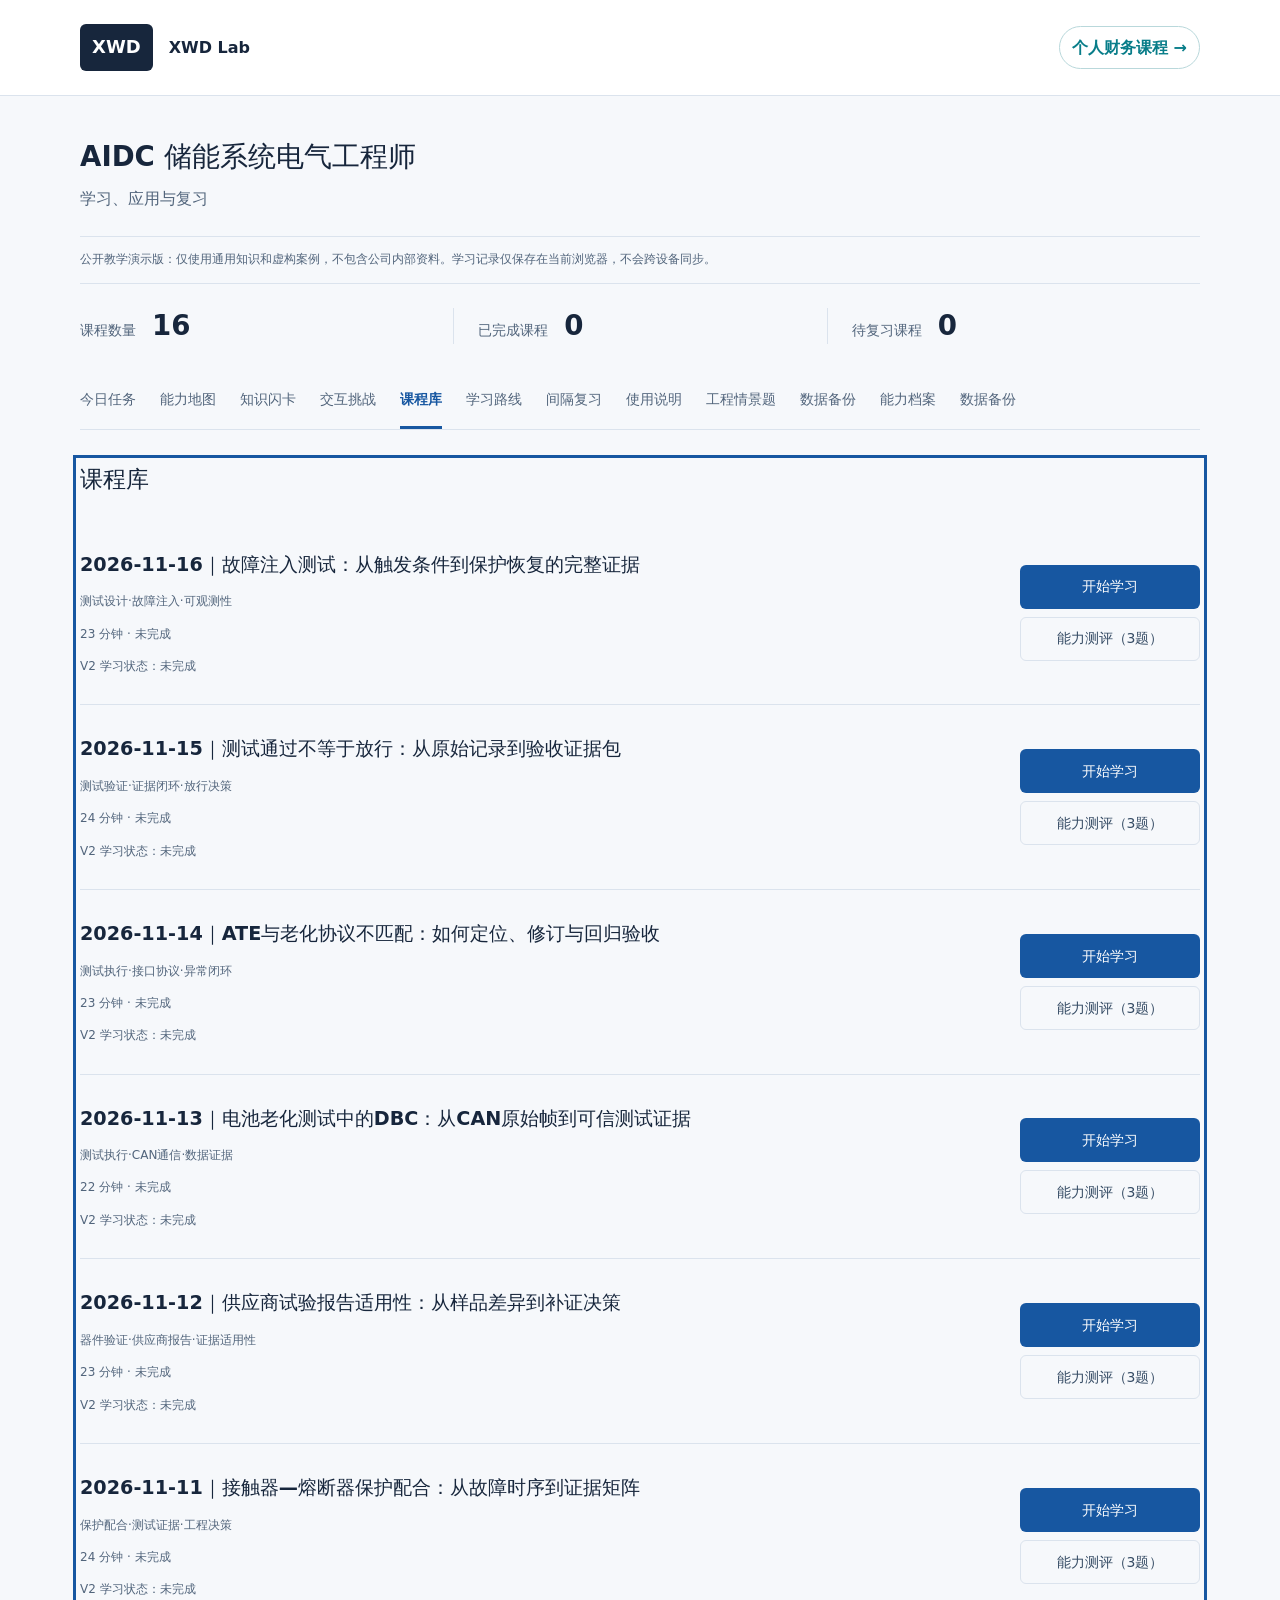
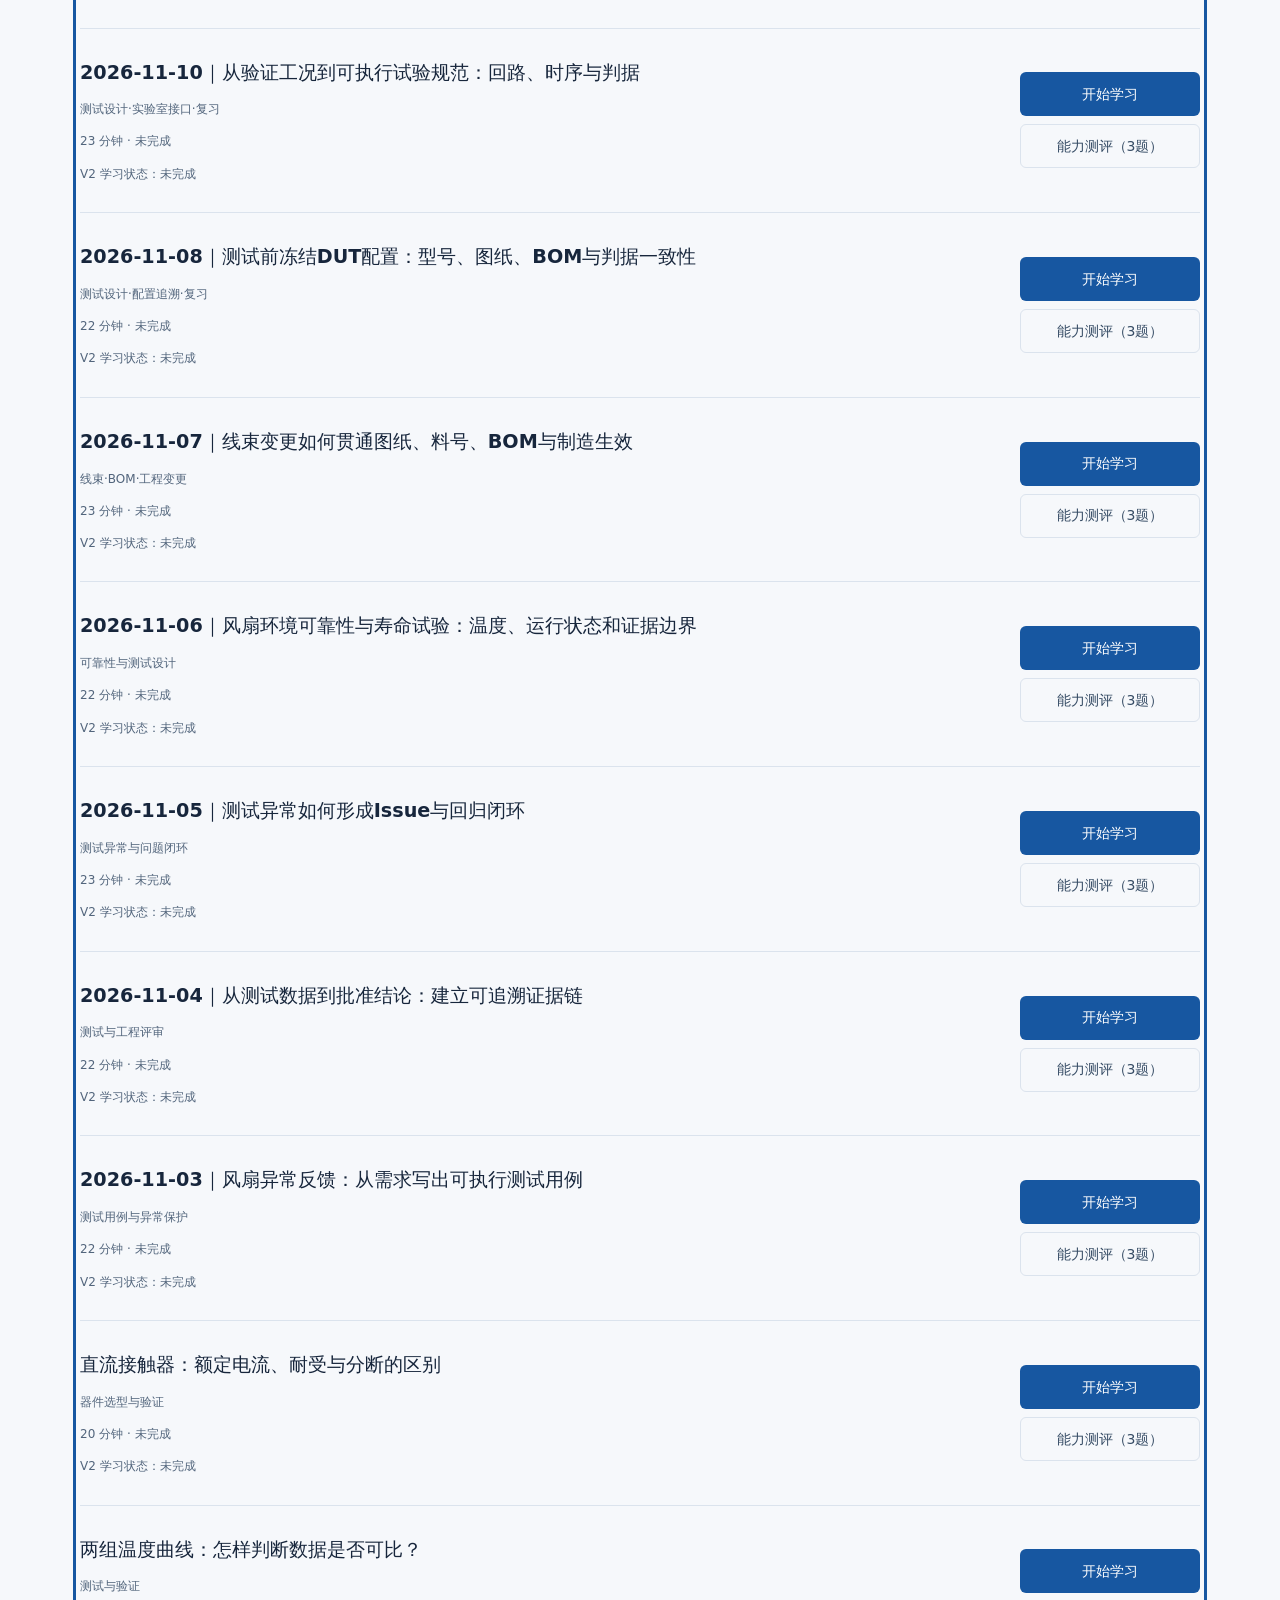
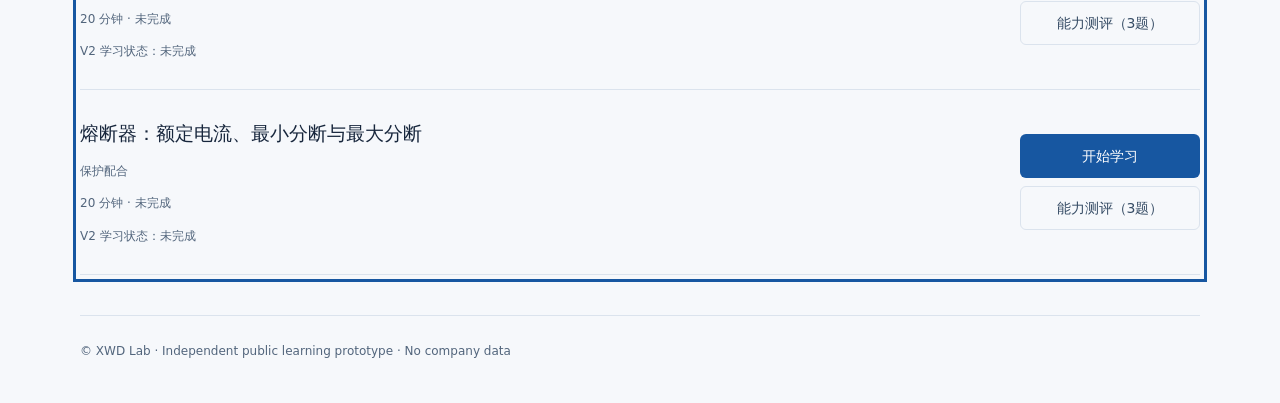
==== index.html @ e65f494f "Register November 16 daily engineering lesson" ====
<!doctype html>
<html lang="zh-CN"><head><meta charset="utf-8"><meta name="viewport" content="width=device-width,initial-scale=1"><meta name="color-scheme" content="light"><title>XWD Lab</title>
<meta name="description" content="AIDC 储能系统电气工程学习：通用课程、能力测评与工程情景训练。"><link rel="stylesheet" href="academy.css?v=20261101-hallmark"></head><body><a class="skip-link" href="#view">跳至学习内容</a><header><div class="header-inner"><a class="wordmark" href="./" aria-label="XWD Lab 学习首页"><span class="brand-mark">XWD</span><span>XWD Lab</span></a><a href="finance/" style="margin-left:auto;text-decoration:none;font-weight:700;color:#087d89;padding:7px 12px;border:1px solid #b9d8db;border-radius:999px" aria-label="进入个人财务课程">个人财务课程 →</a></div></header><main>
<div class="workspace-heading"><div><h1>AIDC 储能系统电气工程师</h1><p>学习、应用与复习</p></div></div>
<div class="notice">公开教学演示版：仅使用通用知识和虚构案例，不包含公司内部资料。学习记录仅保存在当前浏览器，不会跨设备同步。</div>
<div class="grid stats" aria-label="学习概览"><div class="card"><div class="muted">课程数量</div><div class="metric" id="count">0</div></div><div class="card"><div class="muted">已完成课程</div><div class="metric" id="completed">0</div></div><div class="card"><div class="muted">待复习课程</div><div class="metric" id="due">0</div></div></div>
<nav class="toolbar" aria-label="学习导航"><button id="tab-courses" class="active" onclick="tab('courses')">课程库</button><button id="tab-review" onclick="tab('review')">间隔复习</button><button id="tab-about" onclick="tab('about')">使用说明</button></nav>
<div id="view" tabindex="-1"><noscript><h2>课程库</h2><p>完整学习与进度记录需要启用 JavaScript。三节课程涵盖直流接触器、温度曲线可比性和熔断器保护配合。</p></noscript></div><footer>© XWD Lab · Independent public learning prototype · No company data</footer></main>
<script>
const lessons=[{id:'contactor',category:'器件选型与验证',title:'直流接触器：额定电流、耐受与分断的区别',time:20,sections:[
['一句话核心判断','接触器能持续承载某电流，不代表能在相同电流下安全分断，更不代表能主动切断预期短路电流。'],
['为什么要做','避免将额定通流、短时耐受、正常负载分断和故障分断混为一谈，造成器件选型与保护配合错误。'],
['底层原理与因果链','通流时主要关注接触电阻引起的 I²R 损耗和温升；分断时触点分离形成电弧，直流没有自然过零点，灭弧能力受电压、电流、回路电感和触点运动影响。'],
['在 AIDC 项目中的位置','接触器位于电池主回路，配合 BMS 控制、熔断器或断路器完成正常操作与异常保护。具体职责由系统保护架构定义。'],
['工程师实际怎么做','先确定工作电压、电流、环境与降额；再定义正常操作次数、带载分断要求、短路期间状态和保护器件动作时序；逐项核对规格书与试验报告。'],
['常见错误与失效模式','将 600A 额定通流理解为 600A 任意条件可分断；将 8kA/10ms 短时耐受理解为 8kA 主动分断；忽略线圈驱动电压范围。'],
['与已学知识的连接','与熔断器的故障清除职责、接触器温升测试和供应商报告适用性审查直接相关。'],
['主动回忆','① 额定通流和主动分断有什么区别？② 为什么直流电弧更难熄灭？③ 为什么需要核对回路电感？④ 短路保护中熔断器和接触器如何分工？'],
['工程情景题','教学假设：电池系统工作电流 400A，预期短路电流 6kA，接触器额定 600A。能否据此批准选型？请列出至少 4 项仍需核验的证据。'],
['达到“会”的标准','能够独立解释四种电流能力，识别保护职责，并形成“要求—证据—缺口—结论”核对表。']],q:'以下哪项判断正确？',opts:['额定通流 600A 就一定能分断 600A','短时耐受 8kA 就一定能主动分断 8kA','通流、短时耐受和主动分断必须分别核验'],answer:2,explain:'三种能力对应不同物理过程和测试条件，不能互相替代。'},
{id:'thermal',category:'测试与验证',title:'两组温度曲线：怎样判断数据是否可比？',time:20,sections:[
['一句话核心判断','温度曲线能否支持设计决策，先看测试条件和测量链路是否可比，再看数值差异。'],
['为什么要做','避免将环境温度、测点位置、热负载或时间基准造成的差异误判为器件性能差异。'],
['底层原理与因果链','对流散热受表面与环境温差、风速和风道影响。不同初始温度与环境条件会改变降温驱动力；不同采样时钟会导致曲线错位。'],
['在 AIDC 项目中的位置','用于风扇替代、机柜热设计、老化试验、温升评估及故障定位。'],
['工程师实际怎么做','统一热负载、环境、测点、采样周期与工步时间；记录原始数据；计算最大温升和平均降温速率；在预先冻结的判据下评审。'],
['常见错误与失效模式','只比最高绝对温度；测试后修改合格标准；将 BMU 与外部数采不同位置的读数直接相减。'],
['与已学知识的连接','延伸风扇替代验证与接触器温升试验的控制变量方法。'],
['主动回忆','① 为什么最高温度不能直接比较？② 为什么需要共同事件对齐时间？③ 数采通道不足怎么办？④ 为什么要提前冻结判据？'],
['工程情景题','教学假设：A 的环境温度 25℃、最高温度 46℃；B 的环境温度 28℃、最高温度 47℃。分别计算温升，并判断能否直接认定 B 更差。'],
['达到“会”的标准','能独立建立测温与采样确认表、计算温升、识别干扰因素并提出补测方案。']],q:'A 环境 25℃、最高 46℃；B 环境 28℃、最高 47℃。正确判断是？',opts:['B 的绝对温度更高，所以散热一定更差','A 温升 21℃、B 温升 19℃，但仍需检查可比条件','B 温升 22℃'],answer:1,explain:'最大环境温升分别为 21℃ 和 19℃，但两次环境不同，仍需检查测试边界与重复性。'},
{id:'fuse',category:'保护配合',title:'熔断器：额定电流、最小分断与最大分断',time:20,sections:[
['一句话核心判断','熔断器不是“电流超过额定值就立即熔断”，其保护效果取决于时间—电流特性、回路条件和分断能力。'],
['为什么要做','避免在正常冲击时误熔断，或在故障电流范围内无法可靠清除故障。'],
['底层原理与因果链','熔体因电流热效应积累能量而熔化；故障清除还包含电弧阶段，时间、电压和回路条件均影响结果。'],
['在 AIDC 项目中的位置','与主回路接触器、母排、线缆和电池短路能力共同构成保护配合。'],
['工程师实际怎么做','确认工作电流、环境降额、预期故障电流范围、时间—电流曲线、I²t、分断能力与保护协调要求。'],
['常见错误与失效模式','只按额定电流选型；忽略直流额定电压；将最大分断能力理解为任何小故障电流都能可靠清除。'],
['与已学知识的连接','与接触器短时耐受、系统故障电流估算和线缆热稳定校核相连。'],
['主动回忆','① 熔断器为何不会在略高于额定电流时立即动作？② 什么是时间—电流曲线？③ 为什么要看最小和最大分断条件？'],
['工程情景题','教学假设：系统持续电流 400A，存在短时启动冲击，故障电流范围待确认。仅凭 500A 额定熔断器能否选型？请说明缺失输入。'],
['达到“会”的标准','能列出选型输入、识别冲击与故障保护冲突，并说明需要哪些曲线与试验报告。']],q:'熔断器选型最合理的方法是？',opts:['只要求额定电流大于工作电流','只看最大分断能力','结合工作电流、冲击、时间—电流特性、直流电压和故障电流范围'],answer:2,explain:'熔断器选型必须兼顾正常运行不误动作与故障可靠清除。'}];
const key='xwd_academy_progress_v1';let state={};try{state=JSON.parse(localStorage.getItem(key)||'{}')}catch(e){}const save=()=>{try{localStorage.setItem(key,JSON.stringify(state))}catch(e){alert('浏览器不允许保存进度，请使用非隐私模式或手动记录。')}};
const esc=s=>String(s).replace(/[&<>"']/g,c=>({'&':'&amp;','<':'&lt;','>':'&gt;','"':'&quot;',"'":'&#39;'}[c]));
const day=86400000;function dueDate(p){if(!p||!p.completed)return null;let n=p.reviewCount||0;return p.lastReviewed+([1,3,7,30][Math.min(n,3)]*day)}function stats(){document.getElementById('count').textContent=lessons.length;document.getElementById('completed').textContent=Object.values(state).filter(x=>x.completed).length;document.getElementById('due').textContent=lessons.filter(x=>dueDate(state[x.id])!==null&&dueDate(state[x.id])<=Date.now()).length}
function tab(name){document.querySelectorAll('.toolbar button').forEach(x=>x.classList.toggle('active',x.id==='tab-'+name));let v=document.getElementById('view');if(name==='about'){v.innerHTML='<div class="card"><h2>使用说明</h2><p>本项目与私人工程资料仓库完全隔离。当前课程均为通用教学内容和假设案例。</p><p>完成课程后可参加单题知识检查；通过后安排第 1、3、7、30 天复习。复习时间按上次成功复习时间计算。</p><p>进度仅保存在当前浏览器的 localStorage 中，无法自动跨设备同步，清除网站数据后可能丢失。</p><p>此站点公开访问，请勿填写或上传公司内部信息、真实项目参数及其他敏感资料。</p></div>';return}let arr=name==='review'?lessons.filter(x=>state[x.id]?.completed):lessons;v.innerHTML='<h2>'+(name==='review'?'复习队列':'课程库')+'</h2>'+(!arr.length?'<div class="card">暂无已完成课程。先完成一节课程吧。</div>':arr.map(l=>{let p=state[l.id],d=dueDate(p);return '<div class="card lesson"><span class="pill">'+esc(l.category)+'</span><h3>'+esc(l.title)+'</h3><div class="muted">'+l.time+' 分钟 · '+(p?.completed?'已完成':'未完成')+(d?' · 下次复习：'+new Date(d).toLocaleDateString('zh-CN')+(d<=Date.now()?'（到期）':''):'')+'</div><button onclick="openLesson(\''+l.id+'\')">'+(p?.completed?'复习课程':'开始学习')+'</button></div>'}).join(''));stats()}
function openLesson(id){let l=lessons.find(x=>x.id===id);if(!l)return;document.getElementById('view').innerHTML='<article><div class="row"><span class="pill">'+esc(l.category)+' · '+l.time+' 分钟</span><button class="secondary" onclick="tab(\'courses\')">返回课程库</button></div><h2>'+esc(l.title)+'</h2>'+l.sections.map((s,i)=>'<section><h3>'+(i+1)+'. '+esc(s[0])+'</h3><p>'+esc(s[1])+'</p></section>').join('')+'<section><h3>知识检查</h3><div class="question"><strong>'+esc(l.q)+'</strong>'+l.opts.map((o,i)=>'<label><input type="radio" name="ans" value="'+i+'">'+esc(o)+'</label>').join('')+'</div><button onclick="grade(\''+id+'\')">提交答案</button><p id="result" aria-live="polite"></p></section></article>'}
function grade(id){let l=lessons.find(x=>x.id===id),s=document.querySelector('input[name="ans"]:checked'),el=document.getElementById('result');if(!s){el.textContent='请选择答案。';return}if(Number(s.value)!==l.answer){el.textContent='尚未通过：'+l.explain;return}let p=state[id]||{},was=p.completed;p.completed=true;p.lastReviewed=Date.now();p.reviewCount=was?Math.min((p.reviewCount||0)+1,3):0;state[id]=p;save();stats();el.textContent='回答正确！'+l.explain+' 已记录学习进度，下次复习日期：'+new Date(dueDate(p)).toLocaleDateString('zh-CN')}
stats();tab('courses');
</script><script src="v2.js"></script><script src="v3.js"></script><script src="interface.js"></script><script src="worklist.js"></script><script src="missions.js"></script><script src="cockpit.js"></script><script src="ability.js"></script><script src="circuit.js"></script><script src="backup-v4.js"></script><script src="daily-2026-11-03.js"></script><script src="daily-2026-11-04.js"></script><script src="daily-2026-11-05.js"></script><script src="daily-2026-11-06.js"></script><script src="daily-2026-11-07.js"></script><script src="daily-2026-11-08.js"></script><script src="daily-2026-11-10.js"></script><script src="daily-2026-11-11.js"></script><script src="daily-2026-11-12.js"></script><script src="daily-2026-11-13.js"></script><script src="daily-2026-11-14.js"></script><script src="daily-2026-11-15.js"></script><script src="daily-2026-11-16.js"></script></body></html>
---- academy.css ----
/* Hallmark · shape: app screen · genre: modern-minimal · theme: brand · redesign: full
 * paper: brand pale blue · accent: brand blue · display: Chinese system sans · body: Chinese system sans
 * nav: kept top navigation · signature: course worklist · states: empty, full, local save feedback
 * axes: light/sans/blue · posture: Restrained · contrast: pending rendered review · v2.0.0 */
/* Hallmark · pre-emit critique: hierarchy, reading, density and mobile to verify · weakest: stacked legacy controls, grouped below titles */
/* Hallmark · copy: verbatim course content; shell title uses the existing subtitle; category labels moved below titles */
@import url('./tokens.css');
@import url('./base.css');
:root{--color-hover:#103e75;--color-active:#0a2c56;--color-selection:#dce9fa;--radius-control:6px}

html{scroll-padding-top:var(--space-lg)}
body{line-height:1.7}
button,input,textarea{font:inherit;accent-color:var(--color-accent)}
a,button,input,textarea{touch-action:manipulation}
a{color:var(--color-accent)}
:focus-visible{outline:3px solid var(--color-focus);outline-offset:4px}
.skip-link{position:absolute;top:-80px;left:24px;background:var(--color-paper-3);padding:var(--space-sm);z-index:var(--z-tooltip)}
.skip-link:focus{top:12px}
header{border-bottom:1px solid var(--color-rule);background:var(--color-paper-3)}
.header-inner{max-width:var(--container);margin:auto;padding:var(--space-lg) var(--gutter);display:flex;justify-content:space-between;align-items:center;gap:var(--space-lg)}
.wordmark{display:flex;align-items:center;gap:var(--space-md);text-decoration:none;font-weight:700;color:var(--color-ink);font-size:16px}
.brand-mark{background:var(--color-ink);color:var(--color-accent-ink);padding:var(--space-xs) var(--space-sm);border-radius:var(--radius-control);font-size:18px}
.compare-link{font-size:14px;white-space:nowrap}
.workspace-heading{display:flex;align-items:center;justify-content:space-between;gap:var(--space-lg);margin-bottom:var(--space-lg)}
.workspace-heading h1{font-size:var(--text-2xl);font-weight:700;line-height:1.5;max-width:30ch;letter-spacing:0}
.workspace-heading p{color:var(--color-muted);margin-top:var(--space-xs)}
.preview-label{font-size:12px;color:var(--color-muted);white-space:nowrap}
main{max-width:var(--container);margin:var(--space-xl) auto 0;padding:0 var(--gutter) var(--space-xl)}
.notice{color:var(--color-muted);font-size:12px;line-height:1.8;border-block:1px solid var(--color-rule);padding:var(--space-sm) 0;background:transparent}
.stats{display:grid;grid-template-columns:repeat(3,minmax(0,1fr));gap:0;margin:0!important;padding:var(--space-lg) 0 32px}
.stats .card{display:flex;align-items:baseline;gap:var(--space-md);padding:0 var(--space-lg);background:transparent;border:0;border-radius:0}
.stats .card:first-child{padding-left:0}
.stats .card:last-child{padding-right:0}
.stats .card+.card{border-left:1px solid var(--color-rule)}
.metric{font-size:var(--text-2xl);color:var(--color-ink);font-weight:700;font-variant-numeric:tabular-nums;line-height:1.3}
.muted{color:var(--color-muted);font-size:14px}
.toolbar{display:flex;gap:var(--space-lg);flex-wrap:wrap;margin:0 0 32px;border-bottom:1px solid var(--color-rule)}
button{border:1px solid transparent;border-radius:var(--radius-control);background:var(--color-accent);color:var(--color-accent-ink);min-height:44px;padding:var(--space-xs) var(--space-md);font-size:14px;font-weight:500;line-height:1.6;cursor:pointer;transition:background-color var(--dur-micro) var(--ease-out)}
button:hover{background:var(--color-hover)}
button:active{background:var(--color-active)}
button:disabled{background:var(--color-paper-2);color:var(--color-muted);cursor:not-allowed}
button[aria-busy=true]{cursor:progress}
button.secondary{background:transparent;border-color:var(--color-rule);color:var(--color-ink-2)}
button.secondary:hover{background:var(--color-paper-2)}
button.secondary:active{background:var(--color-selection)}
.toolbar button{padding:var(--space-sm) 0 var(--space-md);border-radius:0;background:transparent;color:var(--color-muted);border:0;border-bottom:3px solid transparent}
.toolbar button:hover{color:var(--color-accent)}
.toolbar button.active{color:var(--color-accent);border-bottom-color:var(--color-accent);font-weight:700}
#view{scroll-margin-top:var(--space-lg)}
#view:focus-visible{outline:3px solid var(--color-focus)}
h2{font-size:var(--text-xl);line-height:1.5;margin:0 0 var(--space-lg);letter-spacing:0}
h3{font-size:var(--text-lg);line-height:1.6;letter-spacing:0;margin:0 0 var(--space-sm)}
.card{background:transparent;padding:var(--space-lg) 0;border:0;border-radius:0}
.lesson{display:grid;grid-template-columns:minmax(0,1fr) 220px;column-gap:var(--space-xl);row-gap:var(--space-sm);border-bottom:1px solid var(--color-rule);padding:28px 0;margin:0}
.lesson h3{grid-column:1;grid-row:1;font-size:var(--text-lg);line-height:1.65;margin:0;max-width:38em}
.lesson .pill{grid-column:1;grid-row:2;margin:0;font-size:12px;line-height:1.6;color:var(--color-muted);background:transparent;padding:0}
.lesson>.muted{grid-column:1;font-size:12px}
.lesson .lesson-status{grid-column:1;grid-row:4;font-size:12px;color:var(--color-muted);margin:0!important;padding:0;border:0}
.lesson-actions{grid-column:2;grid-row:1 / span 4;display:flex;flex-direction:column;justify-content:center;gap:var(--space-xs);max-width:180px;justify-self:end;width:100%;margin:0}
.lesson-actions button{margin:0!important;width:100%}
.lesson>p{grid-column:1;margin:0;color:var(--color-ink-2);font-size:14px}
.pill{color:var(--color-muted);font-size:12px;line-height:1.6}
.row{display:flex;justify-content:space-between;gap:var(--space-md);align-items:center;flex-wrap:wrap}
article{max-width:840px;margin:0 auto;background:var(--color-paper-3);border-radius:var(--radius-card);padding:var(--space-xl) 48px}
article>h2{font-size:var(--text-2xl);line-height:1.6;margin:28px 0 32px;max-width:28em}
article section{border-top:1px solid var(--color-rule);padding-top:var(--space-lg);margin-top:32px}
article p{font-size:16px;line-height:2;max-width:68ch;margin:var(--space-sm) 0}
article h3{margin-bottom:var(--space-sm)}
article section:first-of-type p{font-weight:700;color:var(--color-ink-2)}
article li{margin:var(--space-xs) 0;line-height:1.9}
.question{background:var(--color-paper-2);border:0;border-radius:var(--radius-control);padding:var(--space-lg);margin:var(--space-lg) 0}
.question strong{display:block;line-height:1.8;margin-bottom:var(--space-md)}
.question label{display:flex;align-items:baseline;gap:var(--space-sm);padding:var(--space-sm) var(--space-xs);margin:0;border-radius:var(--radius-control);cursor:pointer;line-height:1.8}
.question label:hover,.question label:has(input:checked){background:var(--color-selection)}
.question input[type=radio]{margin:0;min-width:16px;min-height:16px;flex-shrink:0}
.question input[type=number]{background:var(--color-paper-3);border:1px solid var(--color-muted);border-radius:var(--radius-control);min-height:44px;color:var(--color-ink)}
textarea{line-height:1.9!important;resize:vertical;border-color:var(--color-muted)!important;border-radius:var(--radius-control)!important;background:var(--color-paper-3);color:var(--color-ink)}
input[type=file]{max-width:100%;font-size:14px}
input::file-selector-button{border:1px solid var(--color-muted);border-radius:var(--radius-control);padding:var(--space-xs);background:var(--color-paper-3);color:var(--color-ink);margin:var(--space-xs) var(--space-sm) var(--space-xs) 0}
#rubricPanel{margin-top:var(--space-lg);border-top:1px solid var(--color-rule);padding-top:var(--space-lg)}
#result:not(:empty),#v2result:not(:empty),#caseStatus:not(:empty),#backupStatus:not(:empty){padding:var(--space-md);background:var(--color-paper-2);border-radius:var(--radius-control);margin-top:var(--space-lg)}
footer{border-top:1px solid var(--color-rule);padding-top:var(--space-lg);margin-top:var(--space-xl);color:var(--color-muted);font-size:12px;line-height:1.9}
footer p{margin-top:var(--space-xs)}
noscript{display:block;margin:var(--space-lg) 0;color:var(--color-ink-2)}

@media(max-width:760px){:root{--gutter:24px}
.header-inner{padding:var(--space-md) var(--gutter)}
.wordmark{gap:var(--space-sm);font-size:12px}
.brand-mark{font-size:16px;padding:var(--space-xs)}
.compare-link{font-size:12px}
main{margin-top:var(--space-lg)}
.workspace-heading{display:block}
.workspace-heading h1{font-size:var(--text-xl)}
.preview-label{display:block;margin-top:var(--space-sm)}
.stats{padding:var(--space-lg) 0}
.stats .card{display:flex;flex-direction:column;gap:var(--space-xs);padding:0 var(--space-md)}
.stats .muted{font-size:12px}
.metric{font-size:var(--text-xl)}
.toolbar{display:grid;grid-template-columns:repeat(3,minmax(0,1fr));gap:0 var(--space-md);margin-bottom:var(--space-lg)}
.toolbar button{padding:var(--space-sm) 0;font-size:14px}
.lesson{grid-template-columns:minmax(0,1fr);padding:var(--space-lg) 0;row-gap:var(--space-sm)}
.lesson h3{font-size:var(--text-lg)}
.lesson-actions{grid-column:1;grid-row:5;justify-self:stretch;max-width:none;display:grid;grid-template-columns:repeat(2,minmax(0,1fr));margin-top:var(--space-xs)}
.lesson-actions button{padding:var(--space-xs)}
.lesson .lesson-status{grid-row:4}
.lesson>p{grid-row:3}
.lesson>span.muted{grid-column:1}
article{padding:var(--space-lg) 20px}
article>h2{font-size:var(--text-xl);margin:var(--space-lg) 0}
.question{padding:var(--space-md)}
.row{align-items:flex-start}
footer{overflow-wrap:break-word}
}

@media(max-width:380px){:root{--gutter:16px}
.wordmark>span:last-child{max-width:130px}
.lesson-actions{grid-template-columns:1fr}
}
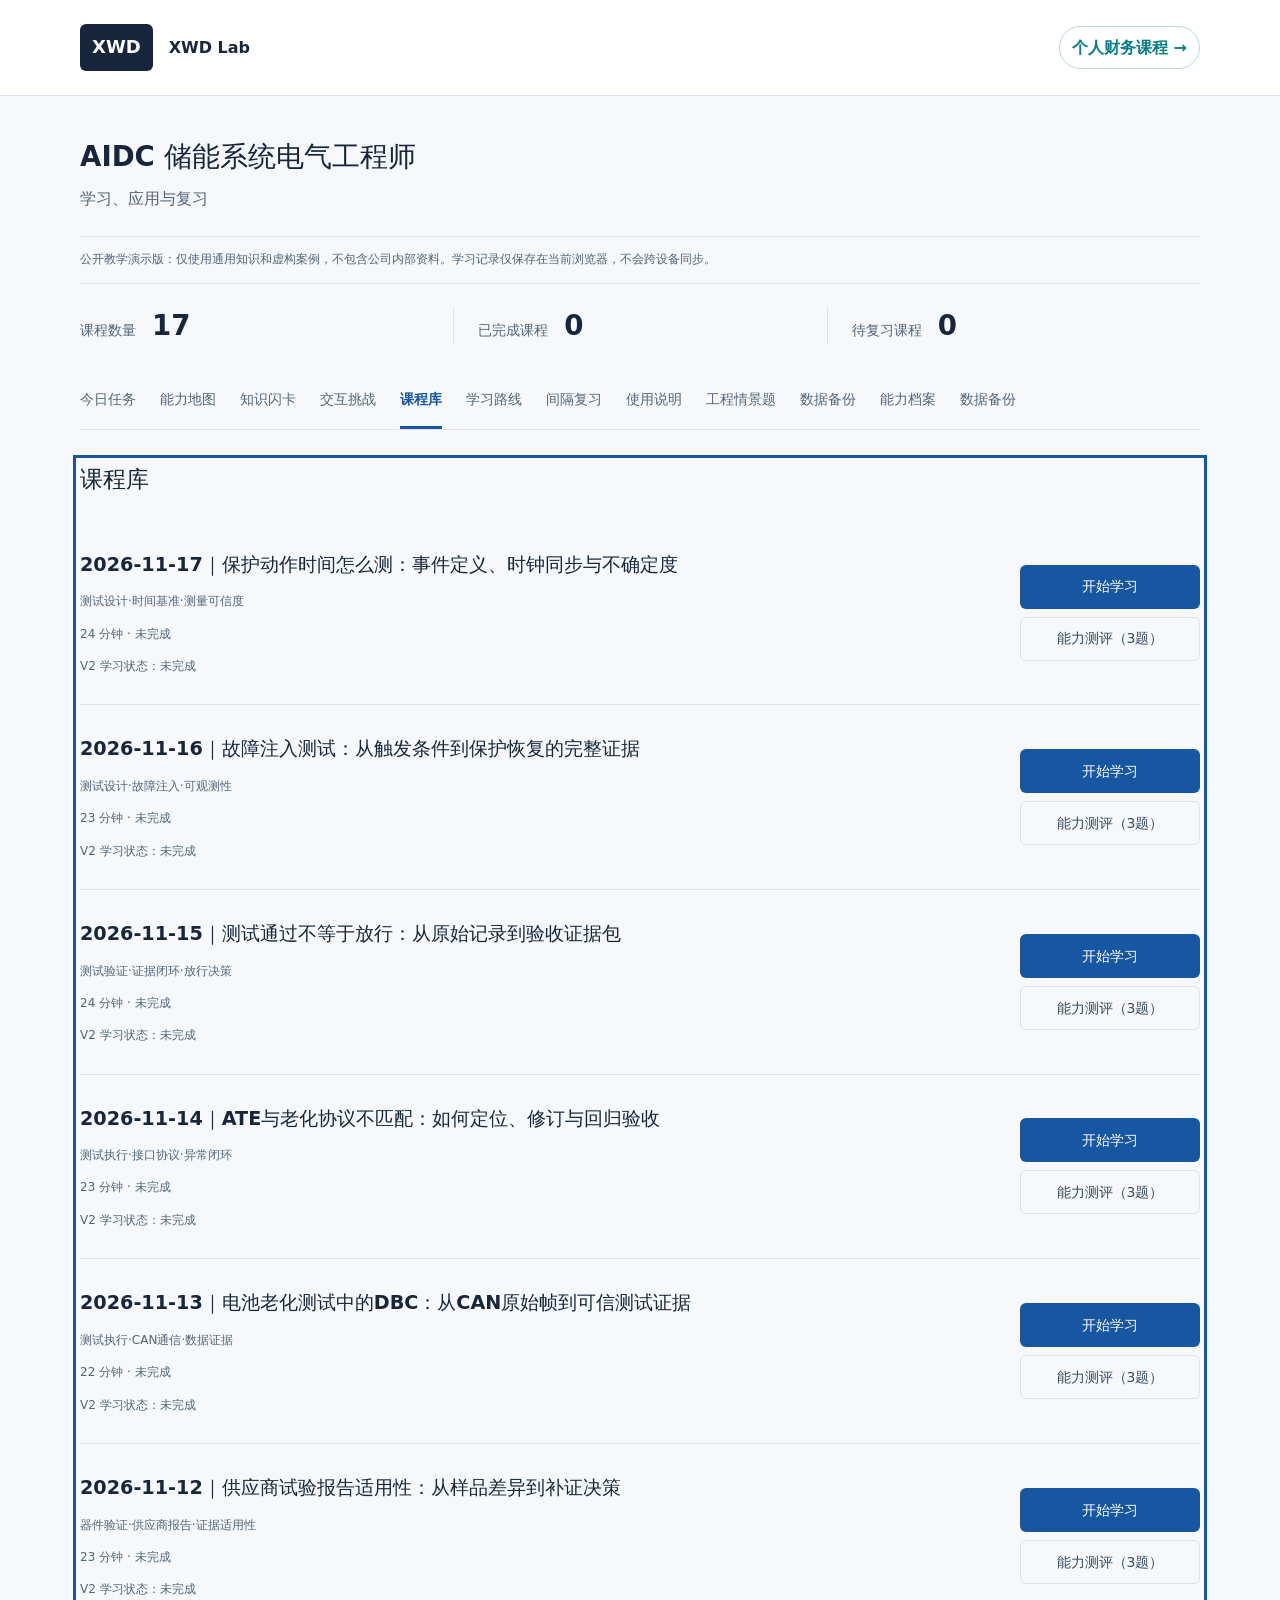
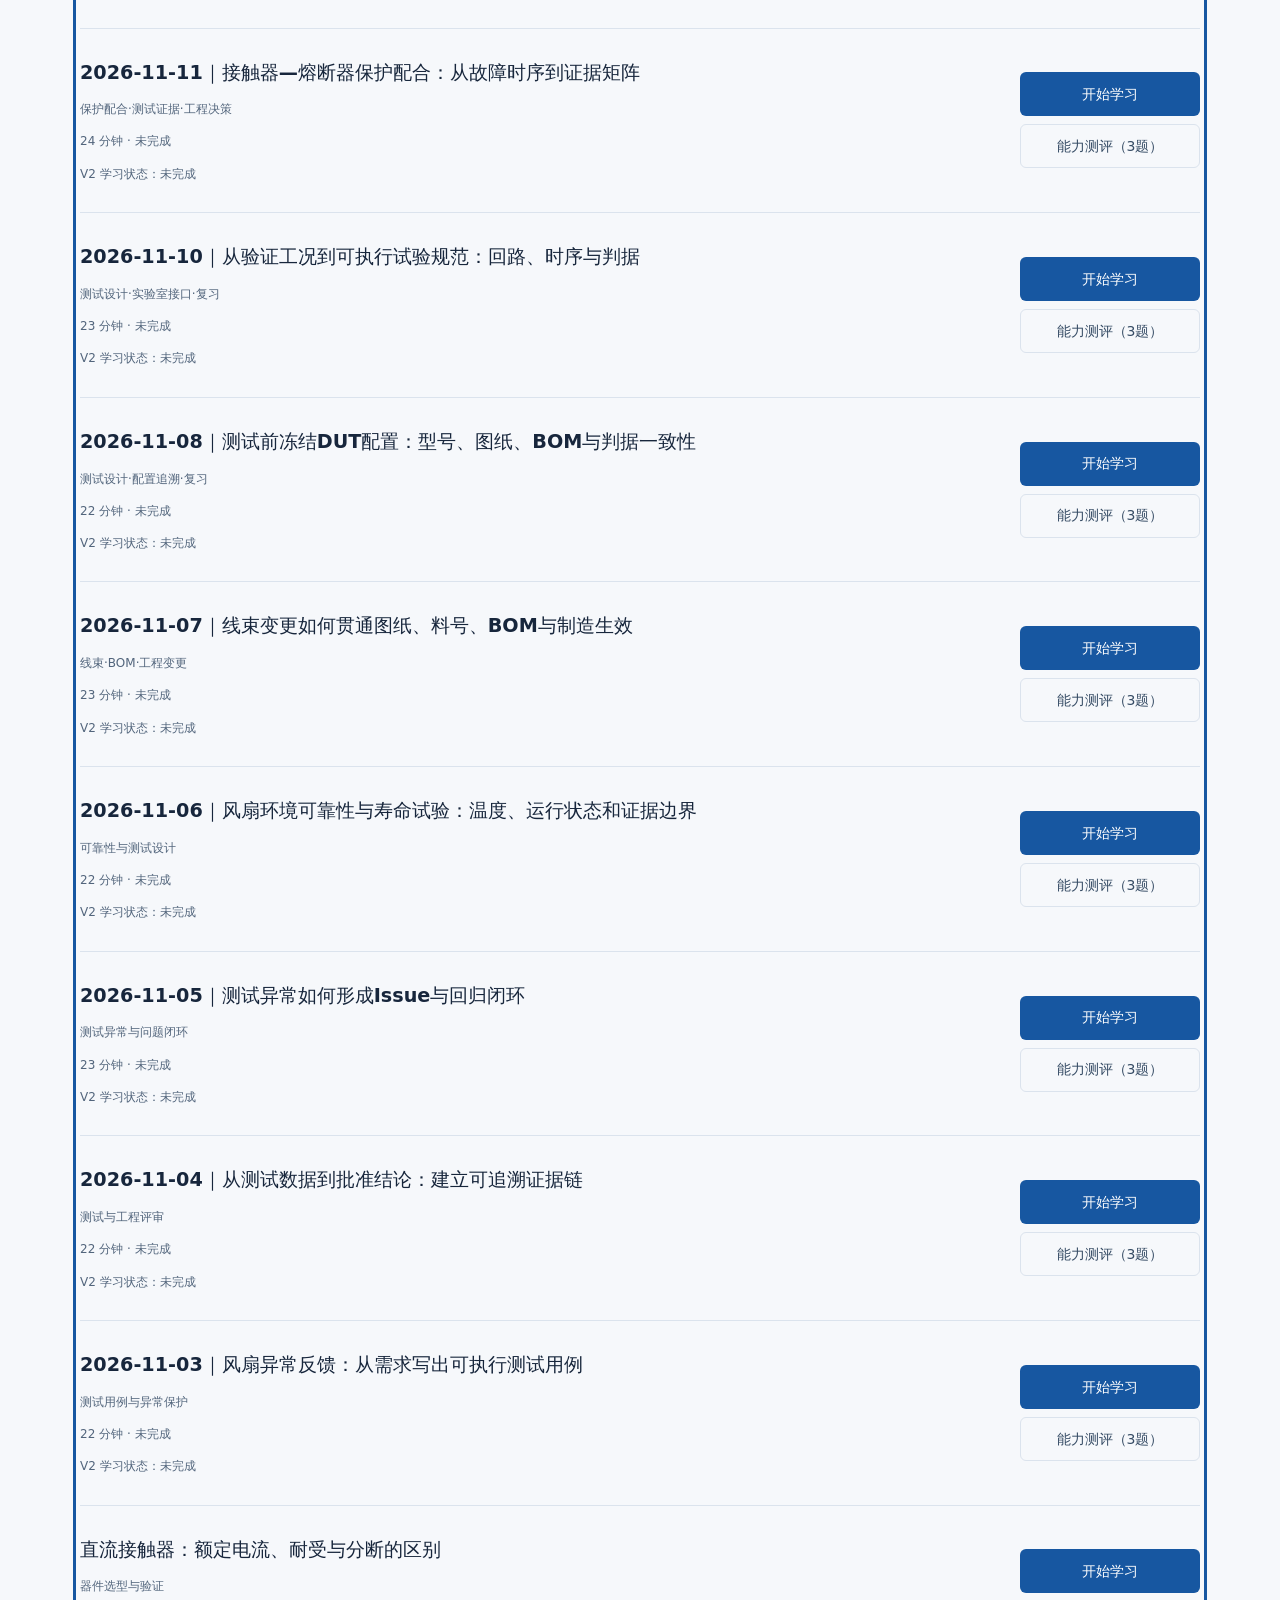
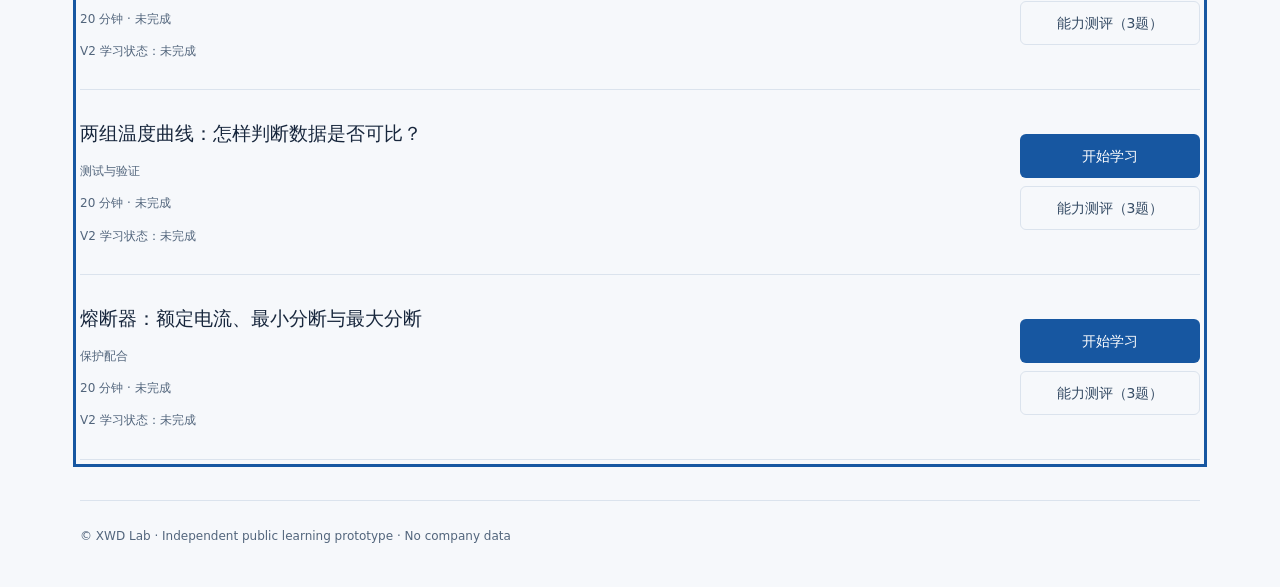
==== commit 34bf112c: "Register Nov 17 daily engineering lesson" ====
--- a/index.html
+++ b/index.html
@@ -47,4 +47,4 @@
 function openLesson(id){let l=lessons.find(x=>x.id===id);if(!l)return;document.getElementById('view').innerHTML='<article><div class="row"><span class="pill">'+esc(l.category)+' · '+l.time+' 分钟</span><button class="secondary" onclick="tab(\'courses\')">返回课程库</button></div><h2>'+esc(l.title)+'</h2>'+l.sections.map((s,i)=>'<section><h3>'+(i+1)+'. '+esc(s[0])+'</h3><p>'+esc(s[1])+'</p></section>').join('')+'<section><h3>知识检查</h3><div class="question"><strong>'+esc(l.q)+'</strong>'+l.opts.map((o,i)=>'<label><input type="radio" name="ans" value="'+i+'">'+esc(o)+'</label>').join('')+'</div><button onclick="grade(\''+id+'\')">提交答案</button><p id="result" aria-live="polite"></p></section></article>'}
 function grade(id){let l=lessons.find(x=>x.id===id),s=document.querySelector('input[name="ans"]:checked'),el=document.getElementById('result');if(!s){el.textContent='请选择答案。';return}if(Number(s.value)!==l.answer){el.textContent='尚未通过：'+l.explain;return}let p=state[id]||{},was=p.completed;p.completed=true;p.lastReviewed=Date.now();p.reviewCount=was?Math.min((p.reviewCount||0)+1,3):0;state[id]=p;save();stats();el.textContent='回答正确！'+l.explain+' 已记录学习进度，下次复习日期：'+new Date(dueDate(p)).toLocaleDateString('zh-CN')}
 stats();tab('courses');
-</script><script src="v2.js"></script><script src="v3.js"></script><script src="interface.js"></script><script src="worklist.js"></script><script src="missions.js"></script><script src="cockpit.js"></script><script src="ability.js"></script><script src="circuit.js"></script><script src="backup-v4.js"></script><script src="daily-2026-11-03.js"></script><script src="daily-2026-11-04.js"></script><script src="daily-2026-11-05.js"></script><script src="daily-2026-11-06.js"></script><script src="daily-2026-11-07.js"></script><script src="daily-2026-11-08.js"></script><script src="daily-2026-11-10.js"></script><script src="daily-2026-11-11.js"></script><script src="daily-2026-11-12.js"></script><script src="daily-2026-11-13.js"></script><script src="daily-2026-11-14.js"></script><script src="daily-2026-11-15.js"></script><script src="daily-2026-11-16.js"></script></body></html>+</script><script src="v2.js"></script><script src="v3.js"></script><script src="interface.js"></script><script src="worklist.js"></script><script src="missions.js"></script><script src="cockpit.js"></script><script src="ability.js"></script><script src="circuit.js"></script><script src="backup-v4.js"></script><script src="daily-2026-11-03.js"></script><script src="daily-2026-11-04.js"></script><script src="daily-2026-11-05.js"></script><script src="daily-2026-11-06.js"></script><script src="daily-2026-11-07.js"></script><script src="daily-2026-11-08.js"></script><script src="daily-2026-11-10.js"></script><script src="daily-2026-11-11.js"></script><script src="daily-2026-11-12.js"></script><script src="daily-2026-11-13.js"></script><script src="daily-2026-11-14.js"></script><script src="daily-2026-11-15.js"></script><script src="daily-2026-11-16.js"></script><script src="daily-2026-11-17.js"></script></body></html>
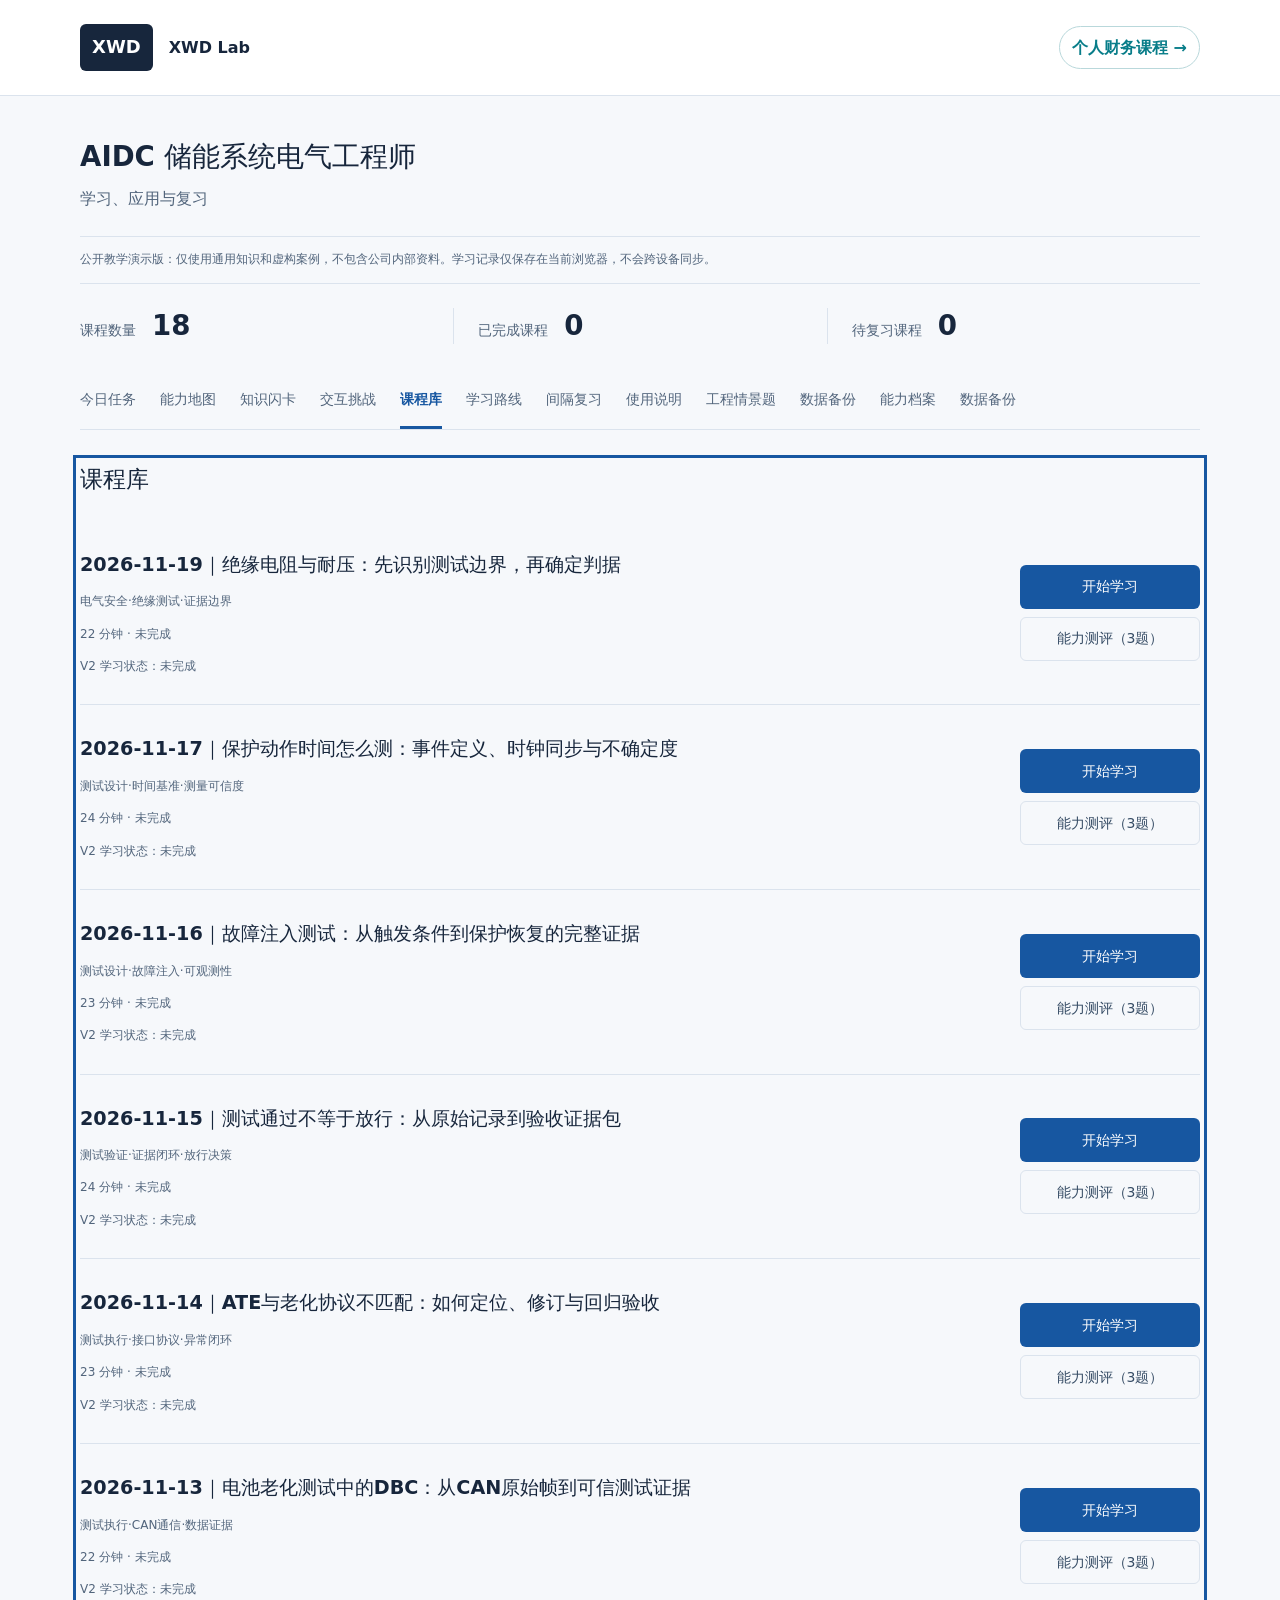
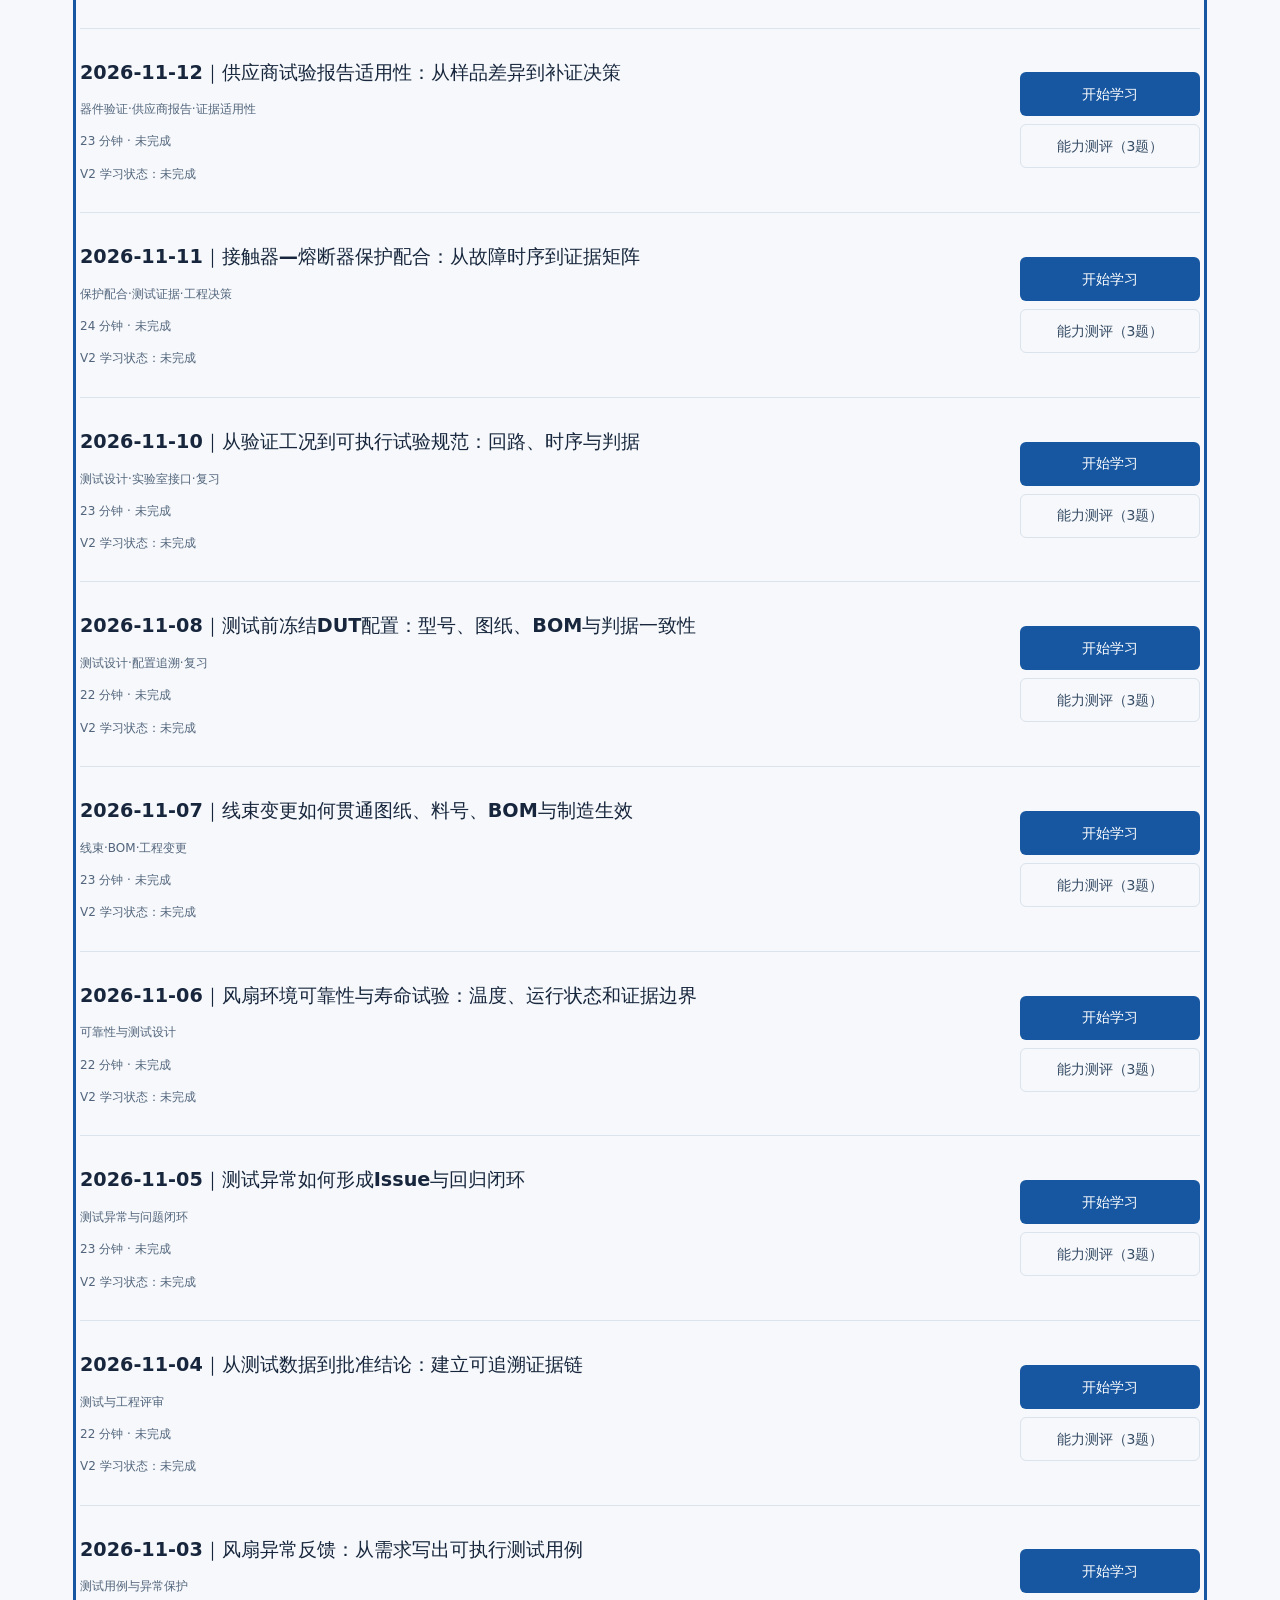
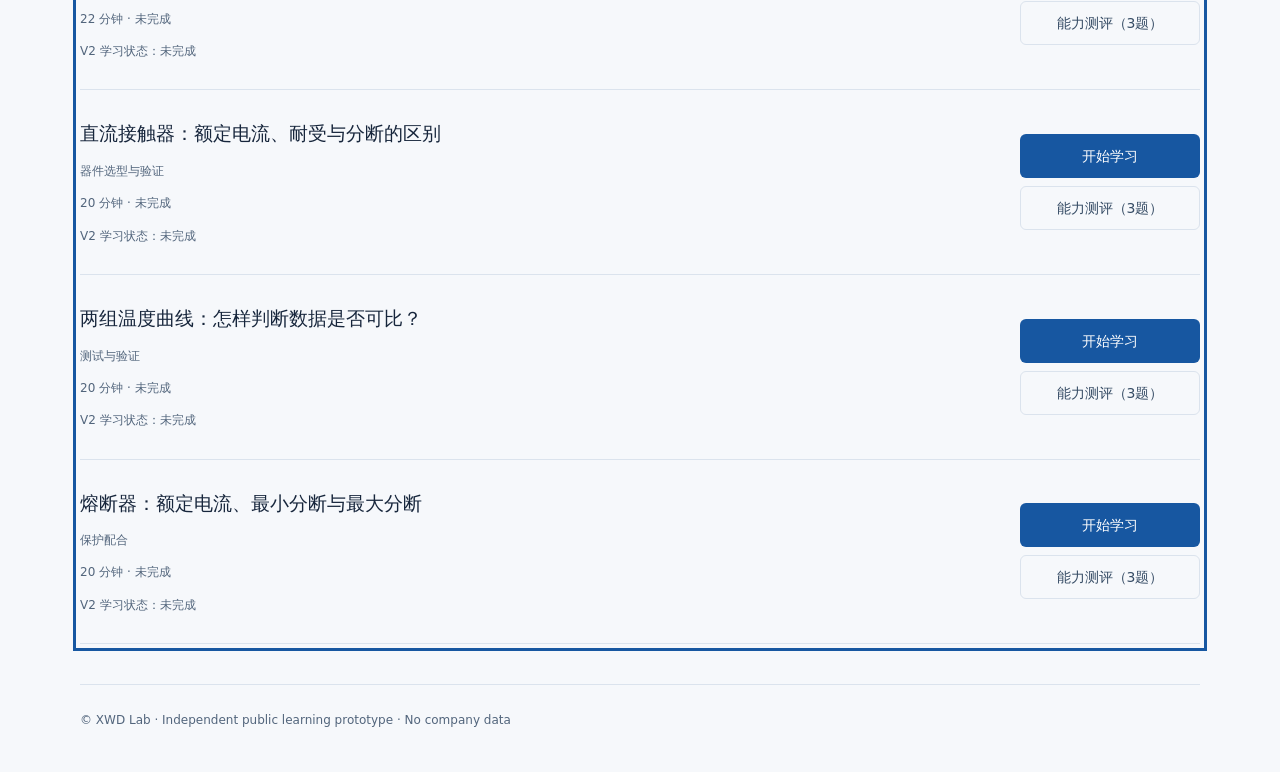
==== commit e40db6a0: "Register November 19 engineering lesson" ====
--- a/index.html
+++ b/index.html
@@ -47,4 +47,4 @@
 function openLesson(id){let l=lessons.find(x=>x.id===id);if(!l)return;document.getElementById('view').innerHTML='<article><div class="row"><span class="pill">'+esc(l.category)+' · '+l.time+' 分钟</span><button class="secondary" onclick="tab(\'courses\')">返回课程库</button></div><h2>'+esc(l.title)+'</h2>'+l.sections.map((s,i)=>'<section><h3>'+(i+1)+'. '+esc(s[0])+'</h3><p>'+esc(s[1])+'</p></section>').join('')+'<section><h3>知识检查</h3><div class="question"><strong>'+esc(l.q)+'</strong>'+l.opts.map((o,i)=>'<label><input type="radio" name="ans" value="'+i+'">'+esc(o)+'</label>').join('')+'</div><button onclick="grade(\''+id+'\')">提交答案</button><p id="result" aria-live="polite"></p></section></article>'}
 function grade(id){let l=lessons.find(x=>x.id===id),s=document.querySelector('input[name="ans"]:checked'),el=document.getElementById('result');if(!s){el.textContent='请选择答案。';return}if(Number(s.value)!==l.answer){el.textContent='尚未通过：'+l.explain;return}let p=state[id]||{},was=p.completed;p.completed=true;p.lastReviewed=Date.now();p.reviewCount=was?Math.min((p.reviewCount||0)+1,3):0;state[id]=p;save();stats();el.textContent='回答正确！'+l.explain+' 已记录学习进度，下次复习日期：'+new Date(dueDate(p)).toLocaleDateString('zh-CN')}
 stats();tab('courses');
-</script><script src="v2.js"></script><script src="v3.js"></script><script src="interface.js"></script><script src="worklist.js"></script><script src="missions.js"></script><script src="cockpit.js"></script><script src="ability.js"></script><script src="circuit.js"></script><script src="backup-v4.js"></script><script src="daily-2026-11-03.js"></script><script src="daily-2026-11-04.js"></script><script src="daily-2026-11-05.js"></script><script src="daily-2026-11-06.js"></script><script src="daily-2026-11-07.js"></script><script src="daily-2026-11-08.js"></script><script src="daily-2026-11-10.js"></script><script src="daily-2026-11-11.js"></script><script src="daily-2026-11-12.js"></script><script src="daily-2026-11-13.js"></script><script src="daily-2026-11-14.js"></script><script src="daily-2026-11-15.js"></script><script src="daily-2026-11-16.js"></script><script src="daily-2026-11-17.js"></script></body></html>+</script><script src="v2.js"></script><script src="v3.js"></script><script src="interface.js"></script><script src="worklist.js"></script><script src="missions.js"></script><script src="cockpit.js"></script><script src="ability.js"></script><script src="circuit.js"></script><script src="backup-v4.js"></script><script src="daily-2026-11-03.js"></script><script src="daily-2026-11-04.js"></script><script src="daily-2026-11-05.js"></script><script src="daily-2026-11-06.js"></script><script src="daily-2026-11-07.js"></script><script src="daily-2026-11-08.js"></script><script src="daily-2026-11-10.js"></script><script src="daily-2026-11-11.js"></script><script src="daily-2026-11-12.js"></script><script src="daily-2026-11-13.js"></script><script src="daily-2026-11-14.js"></script><script src="daily-2026-11-15.js"></script><script src="daily-2026-11-16.js"></script><script src="daily-2026-11-17.js"></script><script src="daily-2026-11-19.js"></script></body></html>
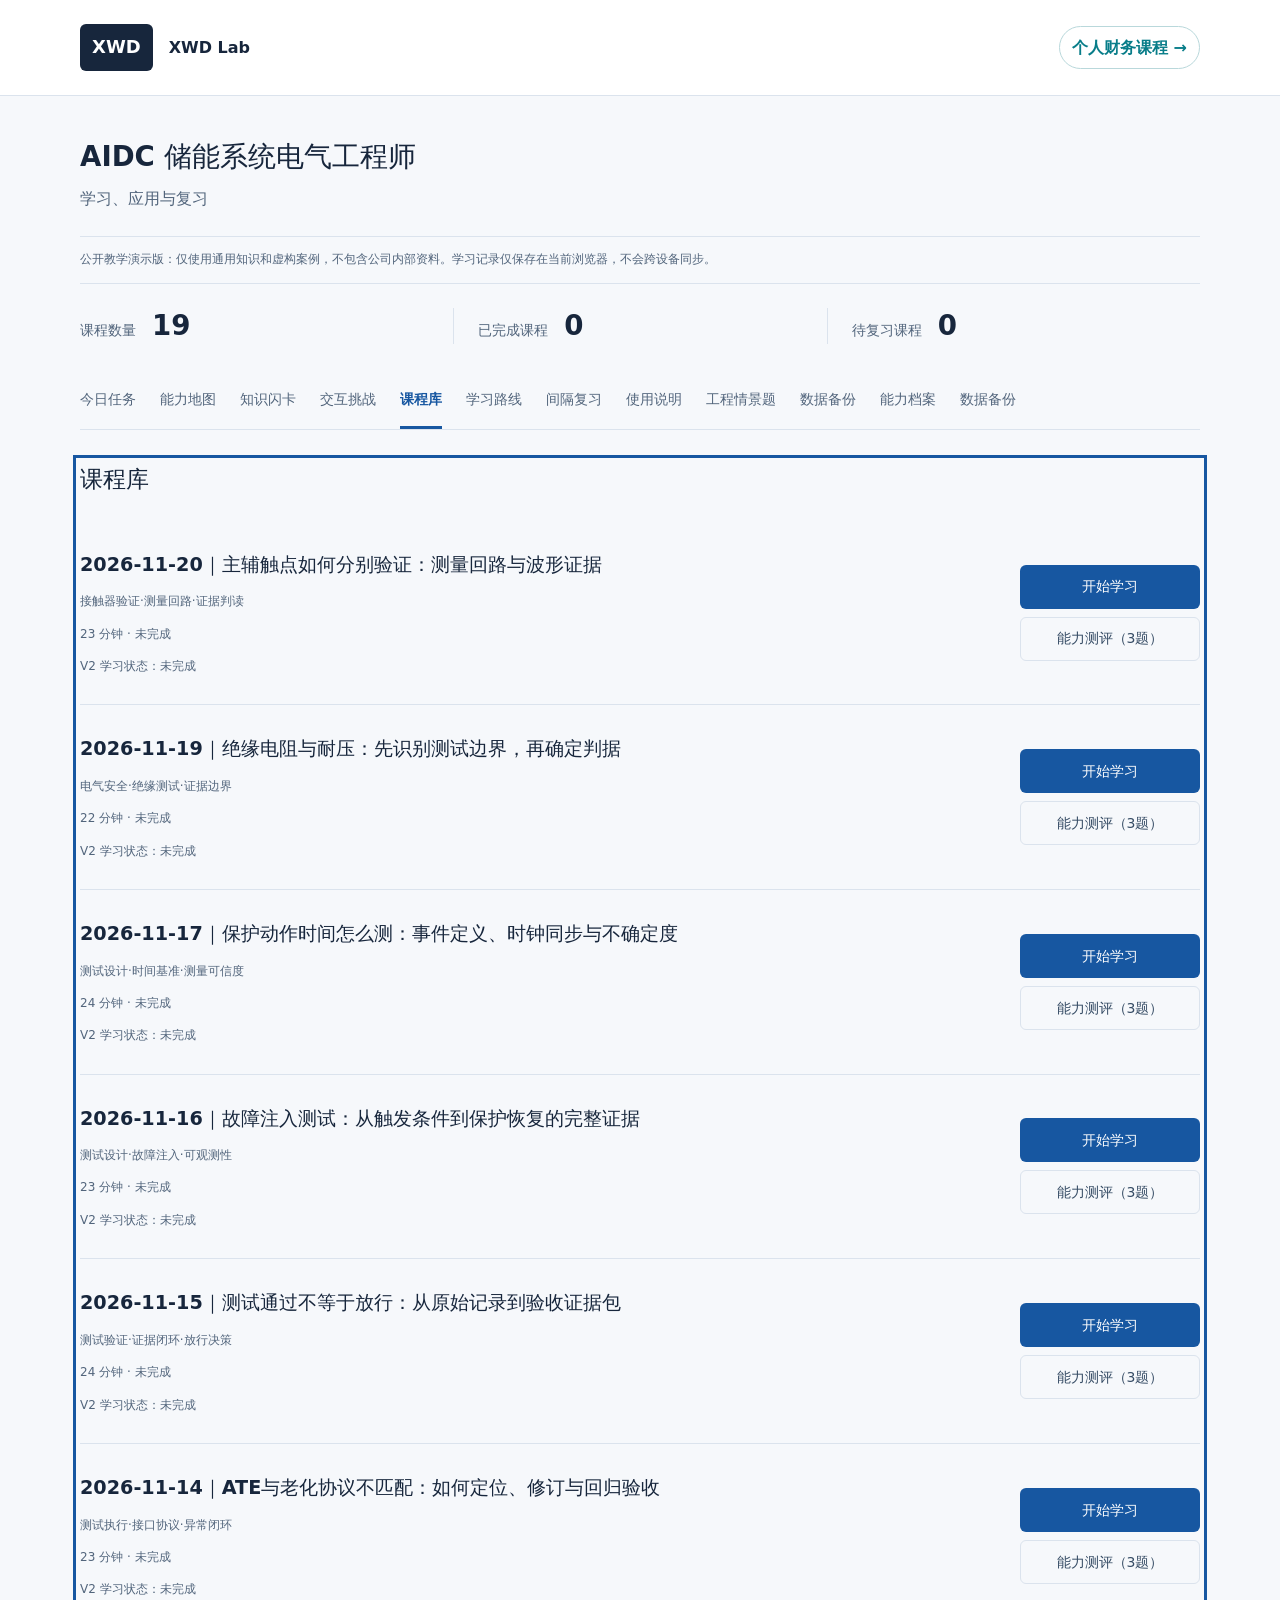
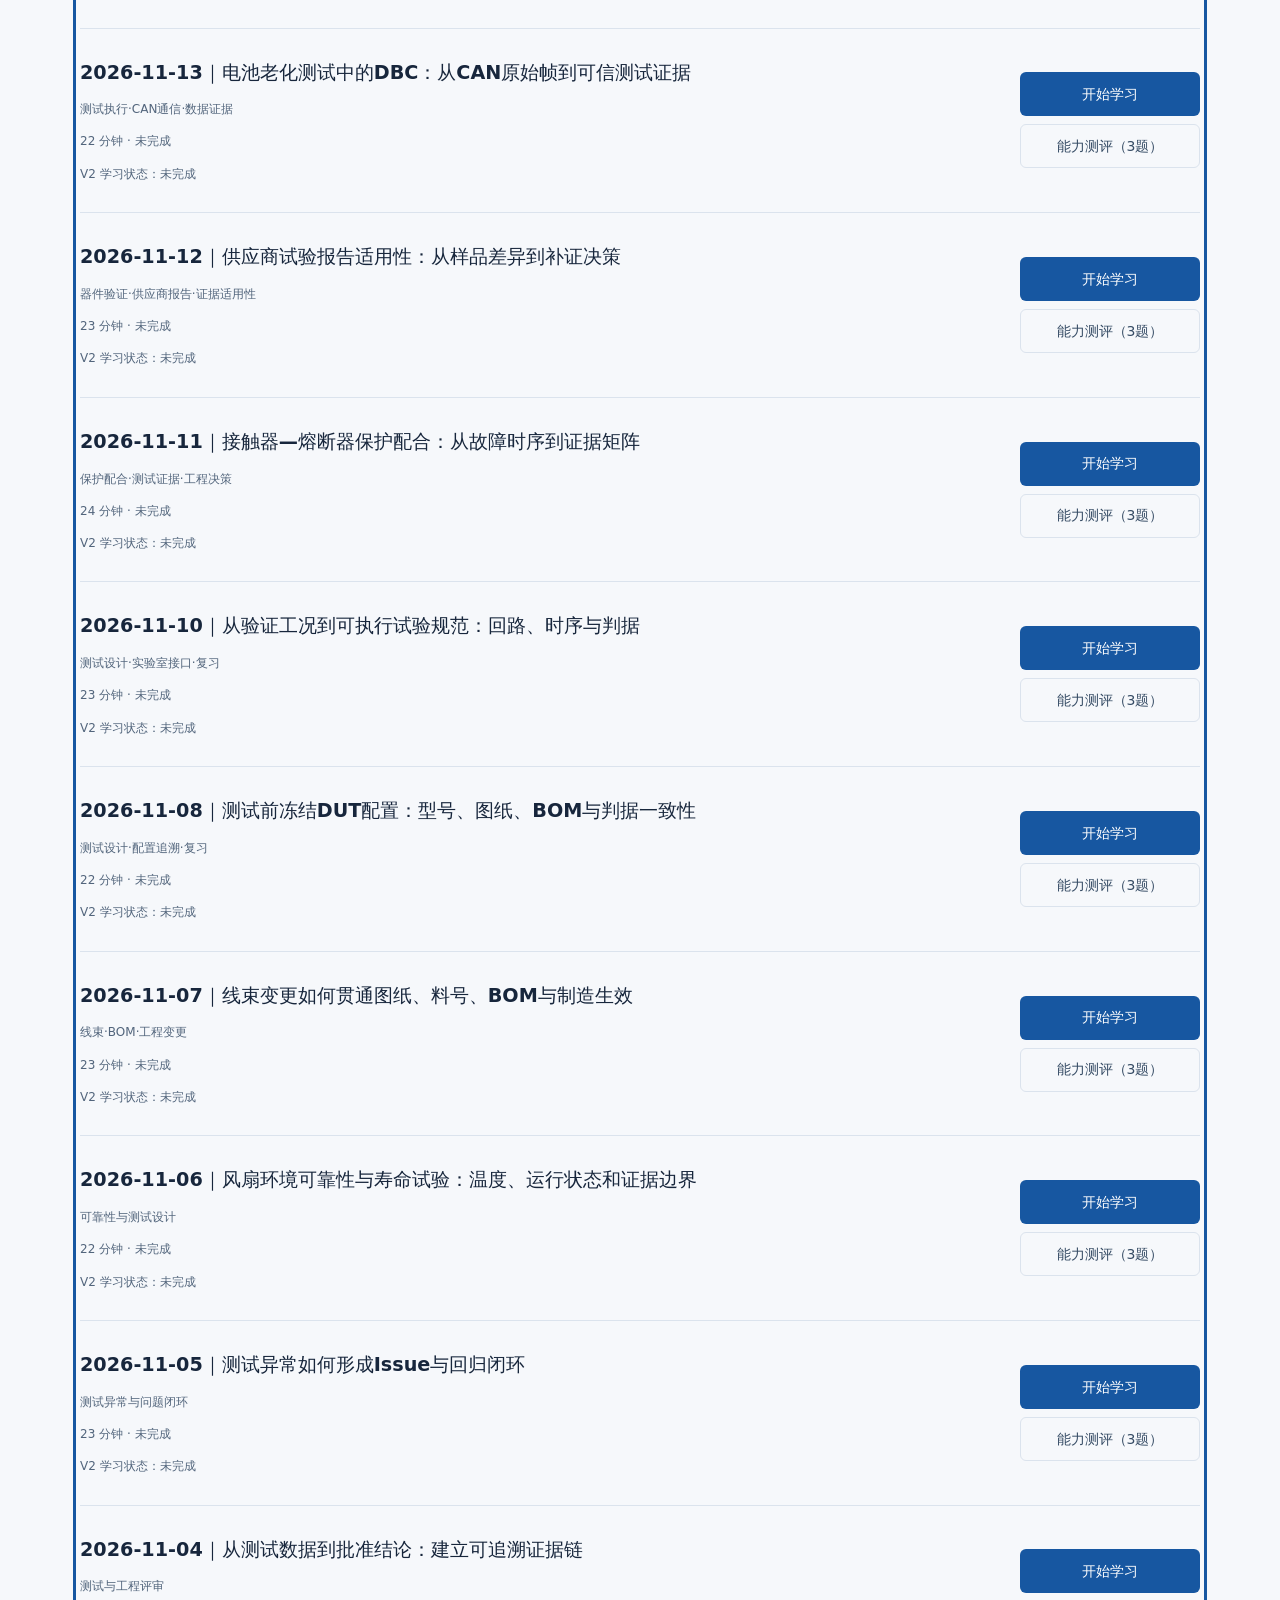
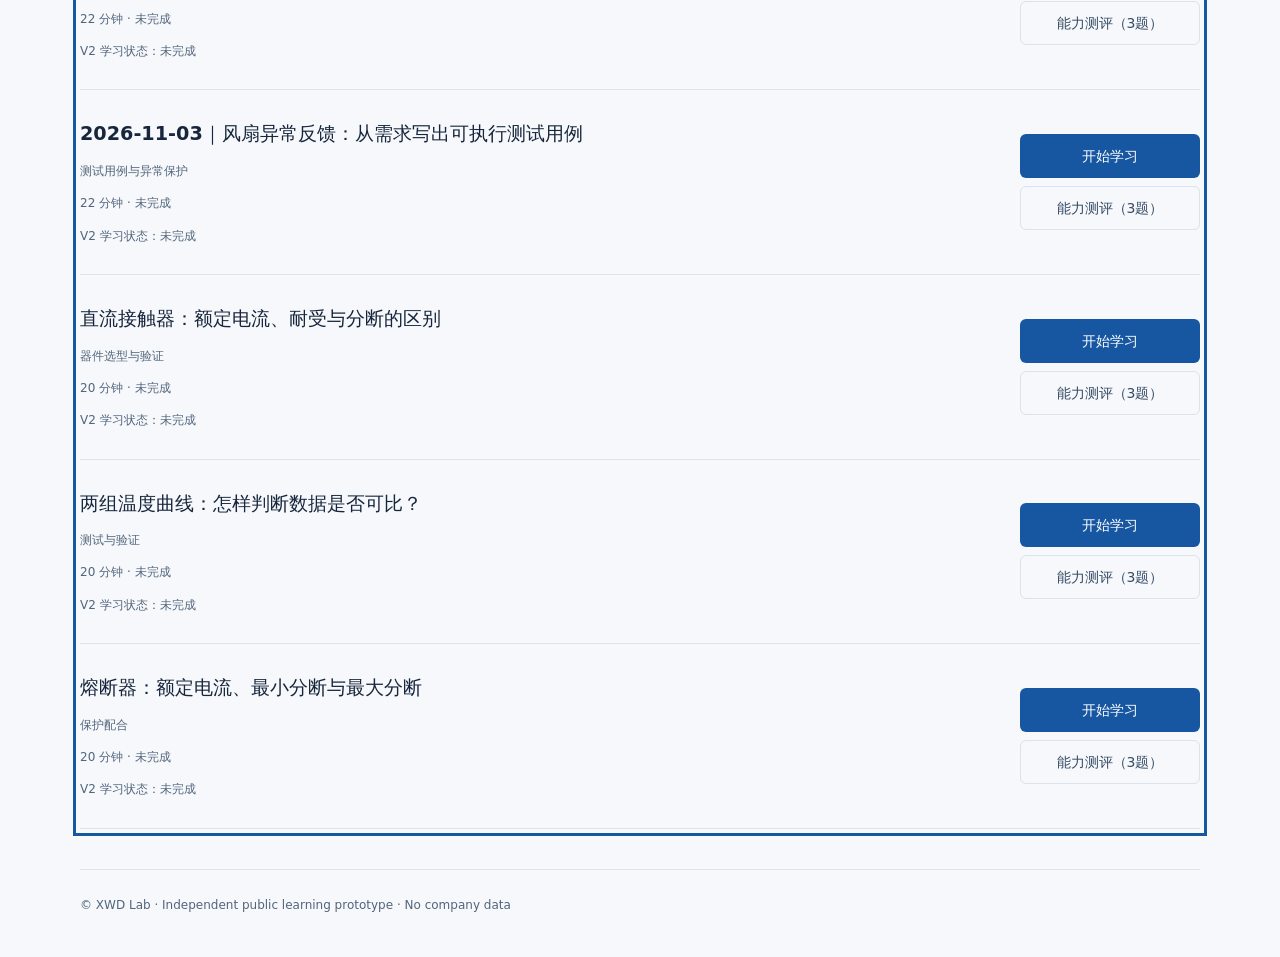
==== commit 8d7ff62b: "Register Nov 20 daily lesson in academy" ====
--- a/index.html
+++ b/index.html
@@ -47,4 +47,4 @@
 function openLesson(id){let l=lessons.find(x=>x.id===id);if(!l)return;document.getElementById('view').innerHTML='<article><div class="row"><span class="pill">'+esc(l.category)+' · '+l.time+' 分钟</span><button class="secondary" onclick="tab(\'courses\')">返回课程库</button></div><h2>'+esc(l.title)+'</h2>'+l.sections.map((s,i)=>'<section><h3>'+(i+1)+'. '+esc(s[0])+'</h3><p>'+esc(s[1])+'</p></section>').join('')+'<section><h3>知识检查</h3><div class="question"><strong>'+esc(l.q)+'</strong>'+l.opts.map((o,i)=>'<label><input type="radio" name="ans" value="'+i+'">'+esc(o)+'</label>').join('')+'</div><button onclick="grade(\''+id+'\')">提交答案</button><p id="result" aria-live="polite"></p></section></article>'}
 function grade(id){let l=lessons.find(x=>x.id===id),s=document.querySelector('input[name="ans"]:checked'),el=document.getElementById('result');if(!s){el.textContent='请选择答案。';return}if(Number(s.value)!==l.answer){el.textContent='尚未通过：'+l.explain;return}let p=state[id]||{},was=p.completed;p.completed=true;p.lastReviewed=Date.now();p.reviewCount=was?Math.min((p.reviewCount||0)+1,3):0;state[id]=p;save();stats();el.textContent='回答正确！'+l.explain+' 已记录学习进度，下次复习日期：'+new Date(dueDate(p)).toLocaleDateString('zh-CN')}
 stats();tab('courses');
-</script><script src="v2.js"></script><script src="v3.js"></script><script src="interface.js"></script><script src="worklist.js"></script><script src="missions.js"></script><script src="cockpit.js"></script><script src="ability.js"></script><script src="circuit.js"></script><script src="backup-v4.js"></script><script src="daily-2026-11-03.js"></script><script src="daily-2026-11-04.js"></script><script src="daily-2026-11-05.js"></script><script src="daily-2026-11-06.js"></script><script src="daily-2026-11-07.js"></script><script src="daily-2026-11-08.js"></script><script src="daily-2026-11-10.js"></script><script src="daily-2026-11-11.js"></script><script src="daily-2026-11-12.js"></script><script src="daily-2026-11-13.js"></script><script src="daily-2026-11-14.js"></script><script src="daily-2026-11-15.js"></script><script src="daily-2026-11-16.js"></script><script src="daily-2026-11-17.js"></script><script src="daily-2026-11-19.js"></script></body></html>+</script><script src="v2.js"></script><script src="v3.js"></script><script src="interface.js"></script><script src="worklist.js"></script><script src="missions.js"></script><script src="cockpit.js"></script><script src="ability.js"></script><script src="circuit.js"></script><script src="backup-v4.js"></script><script src="daily-2026-11-03.js"></script><script src="daily-2026-11-04.js"></script><script src="daily-2026-11-05.js"></script><script src="daily-2026-11-06.js"></script><script src="daily-2026-11-07.js"></script><script src="daily-2026-11-08.js"></script><script src="daily-2026-11-10.js"></script><script src="daily-2026-11-11.js"></script><script src="daily-2026-11-12.js"></script><script src="daily-2026-11-13.js"></script><script src="daily-2026-11-14.js"></script><script src="daily-2026-11-15.js"></script><script src="daily-2026-11-16.js"></script><script src="daily-2026-11-17.js"></script><script src="daily-2026-11-19.js"></script><script src="daily-2026-11-20.js"></script></body></html>
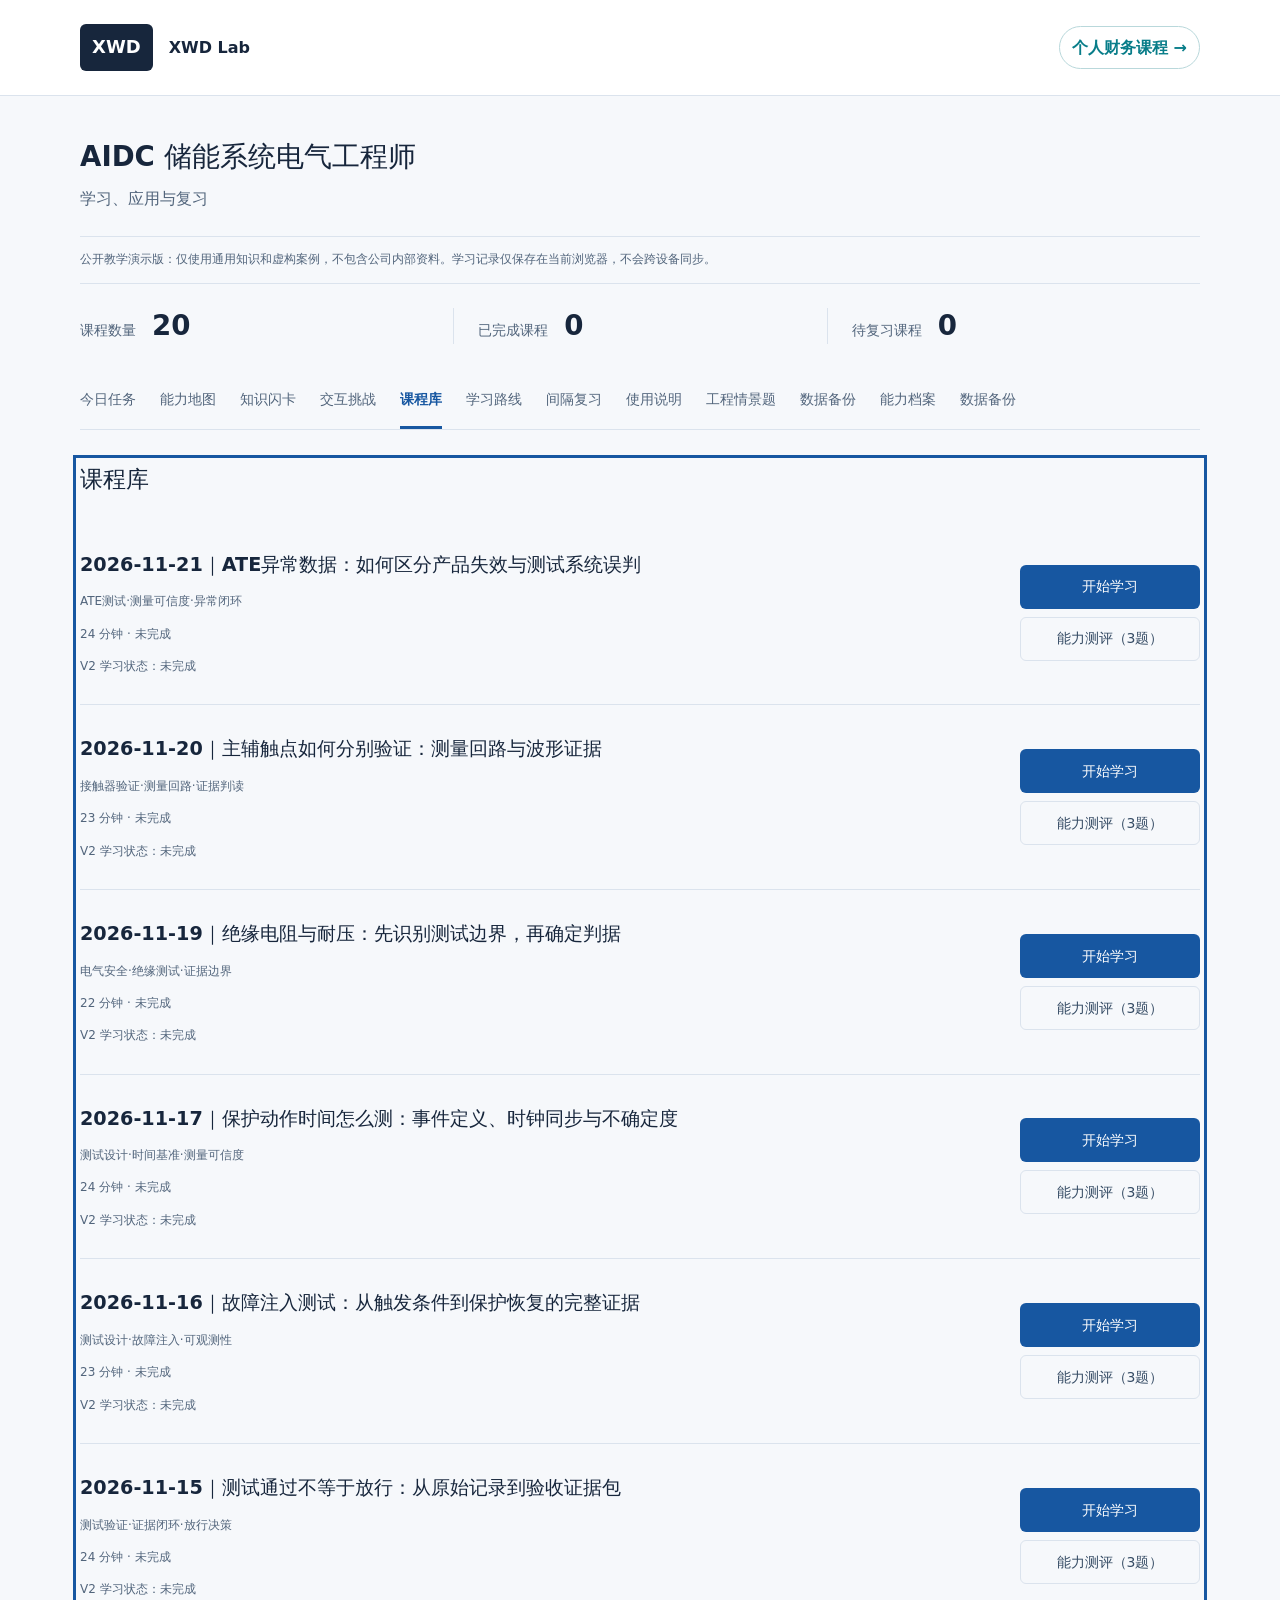
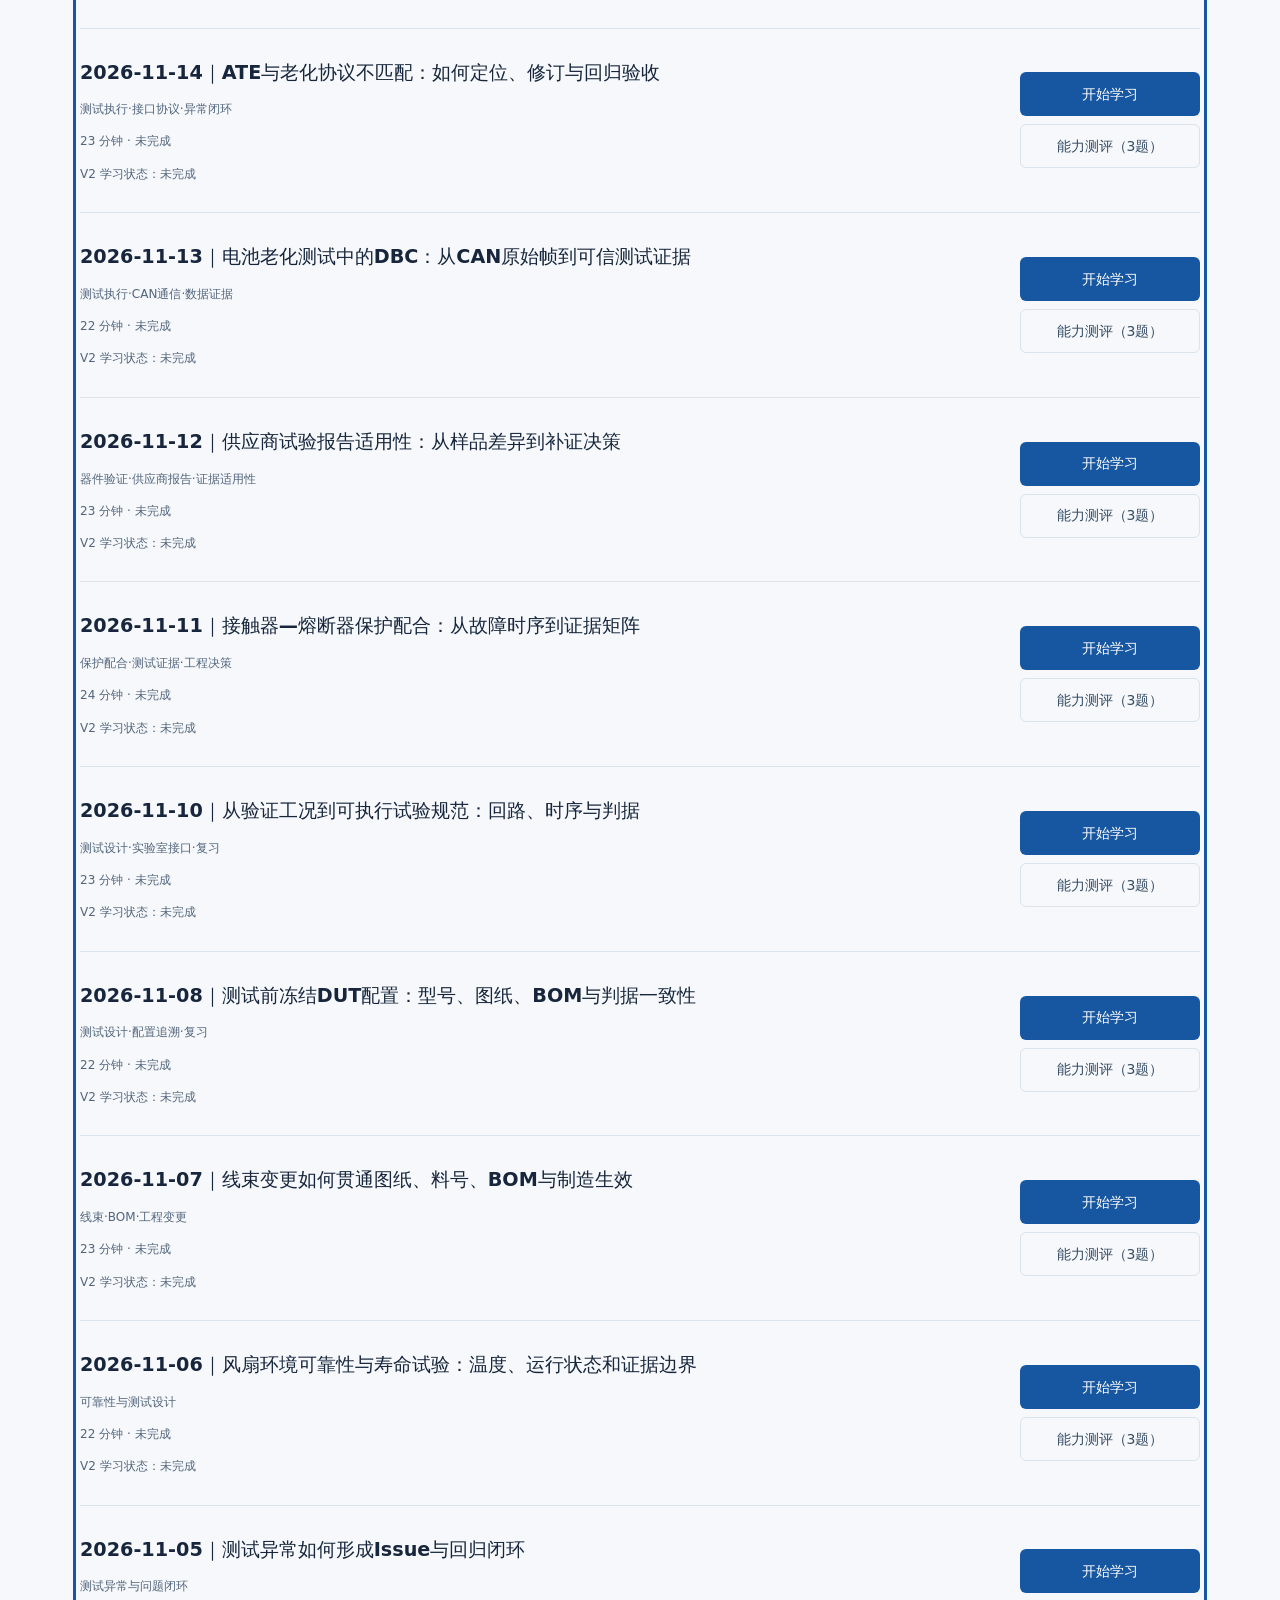
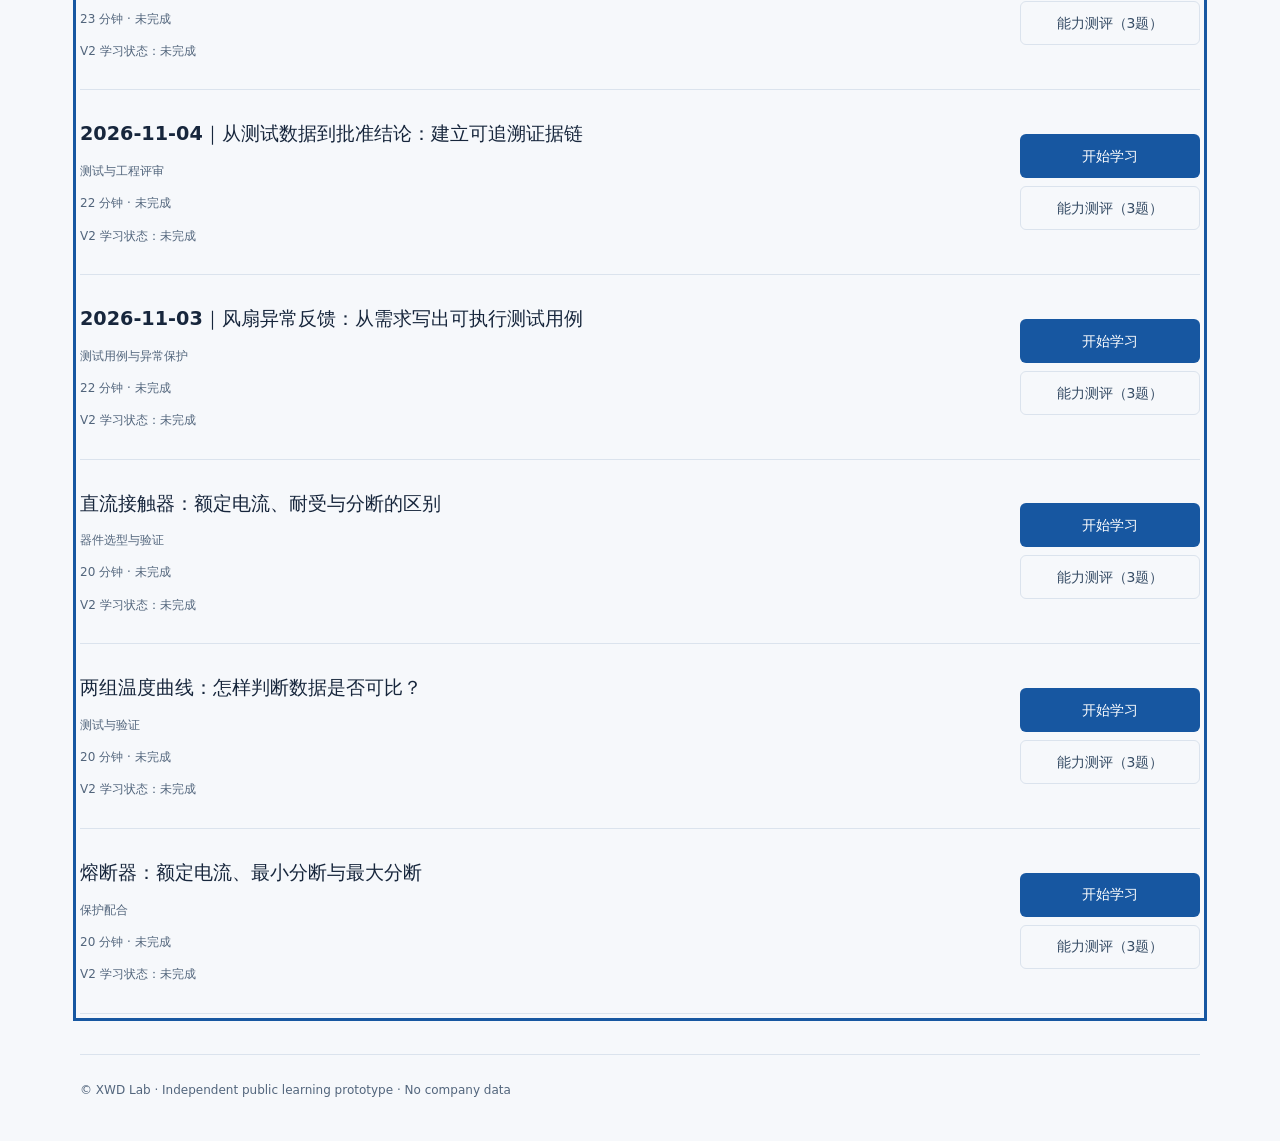
==== commit 90e15f65: "Register Nov 21 lesson in academy index" ====
--- a/index.html
+++ b/index.html
@@ -47,4 +47,4 @@
 function openLesson(id){let l=lessons.find(x=>x.id===id);if(!l)return;document.getElementById('view').innerHTML='<article><div class="row"><span class="pill">'+esc(l.category)+' · '+l.time+' 分钟</span><button class="secondary" onclick="tab(\'courses\')">返回课程库</button></div><h2>'+esc(l.title)+'</h2>'+l.sections.map((s,i)=>'<section><h3>'+(i+1)+'. '+esc(s[0])+'</h3><p>'+esc(s[1])+'</p></section>').join('')+'<section><h3>知识检查</h3><div class="question"><strong>'+esc(l.q)+'</strong>'+l.opts.map((o,i)=>'<label><input type="radio" name="ans" value="'+i+'">'+esc(o)+'</label>').join('')+'</div><button onclick="grade(\''+id+'\')">提交答案</button><p id="result" aria-live="polite"></p></section></article>'}
 function grade(id){let l=lessons.find(x=>x.id===id),s=document.querySelector('input[name="ans"]:checked'),el=document.getElementById('result');if(!s){el.textContent='请选择答案。';return}if(Number(s.value)!==l.answer){el.textContent='尚未通过：'+l.explain;return}let p=state[id]||{},was=p.completed;p.completed=true;p.lastReviewed=Date.now();p.reviewCount=was?Math.min((p.reviewCount||0)+1,3):0;state[id]=p;save();stats();el.textContent='回答正确！'+l.explain+' 已记录学习进度，下次复习日期：'+new Date(dueDate(p)).toLocaleDateString('zh-CN')}
 stats();tab('courses');
-</script><script src="v2.js"></script><script src="v3.js"></script><script src="interface.js"></script><script src="worklist.js"></script><script src="missions.js"></script><script src="cockpit.js"></script><script src="ability.js"></script><script src="circuit.js"></script><script src="backup-v4.js"></script><script src="daily-2026-11-03.js"></script><script src="daily-2026-11-04.js"></script><script src="daily-2026-11-05.js"></script><script src="daily-2026-11-06.js"></script><script src="daily-2026-11-07.js"></script><script src="daily-2026-11-08.js"></script><script src="daily-2026-11-10.js"></script><script src="daily-2026-11-11.js"></script><script src="daily-2026-11-12.js"></script><script src="daily-2026-11-13.js"></script><script src="daily-2026-11-14.js"></script><script src="daily-2026-11-15.js"></script><script src="daily-2026-11-16.js"></script><script src="daily-2026-11-17.js"></script><script src="daily-2026-11-19.js"></script><script src="daily-2026-11-20.js"></script></body></html>+</script><script src="v2.js"></script><script src="v3.js"></script><script src="interface.js"></script><script src="worklist.js"></script><script src="missions.js"></script><script src="cockpit.js"></script><script src="ability.js"></script><script src="circuit.js"></script><script src="backup-v4.js"></script><script src="daily-2026-11-03.js"></script><script src="daily-2026-11-04.js"></script><script src="daily-2026-11-05.js"></script><script src="daily-2026-11-06.js"></script><script src="daily-2026-11-07.js"></script><script src="daily-2026-11-08.js"></script><script src="daily-2026-11-10.js"></script><script src="daily-2026-11-11.js"></script><script src="daily-2026-11-12.js"></script><script src="daily-2026-11-13.js"></script><script src="daily-2026-11-14.js"></script><script src="daily-2026-11-15.js"></script><script src="daily-2026-11-16.js"></script><script src="daily-2026-11-17.js"></script><script src="daily-2026-11-19.js"></script><script src="daily-2026-11-20.js"></script><script src="daily-2026-11-21.js"></script></body></html>
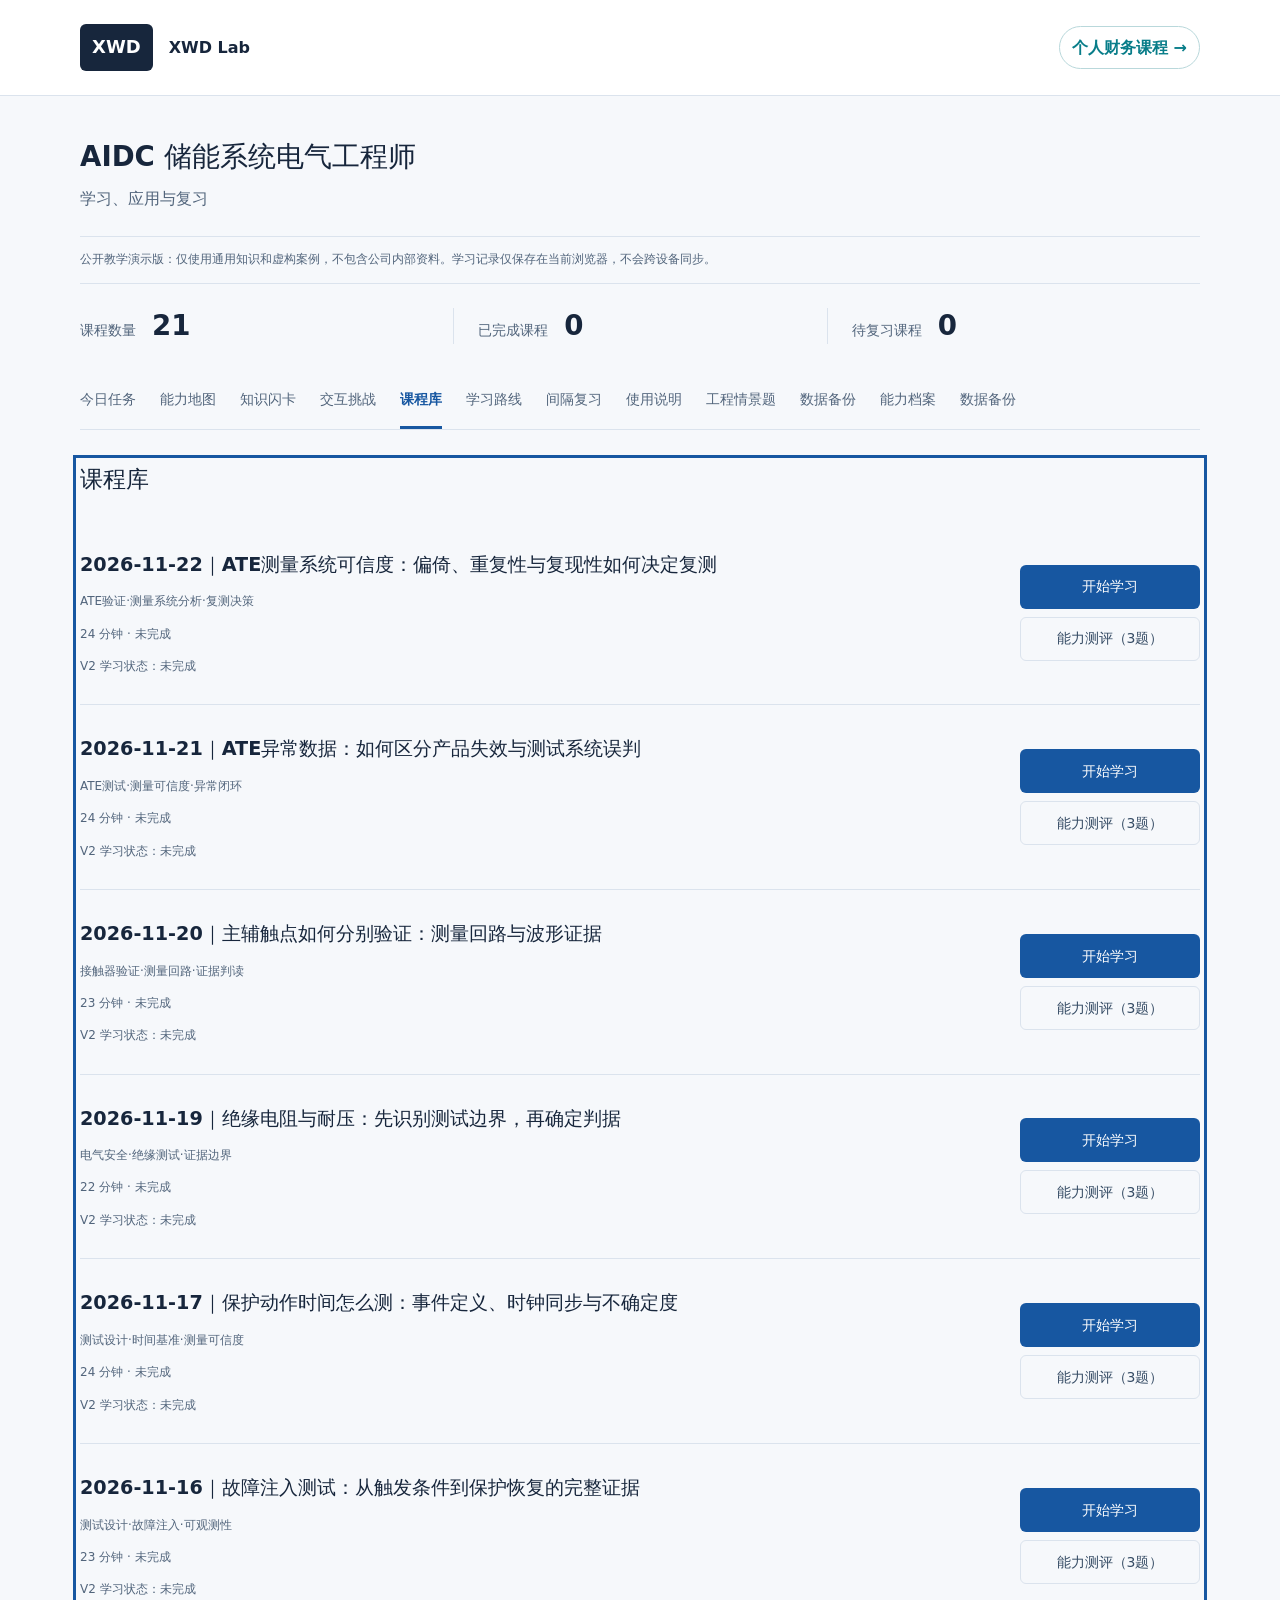
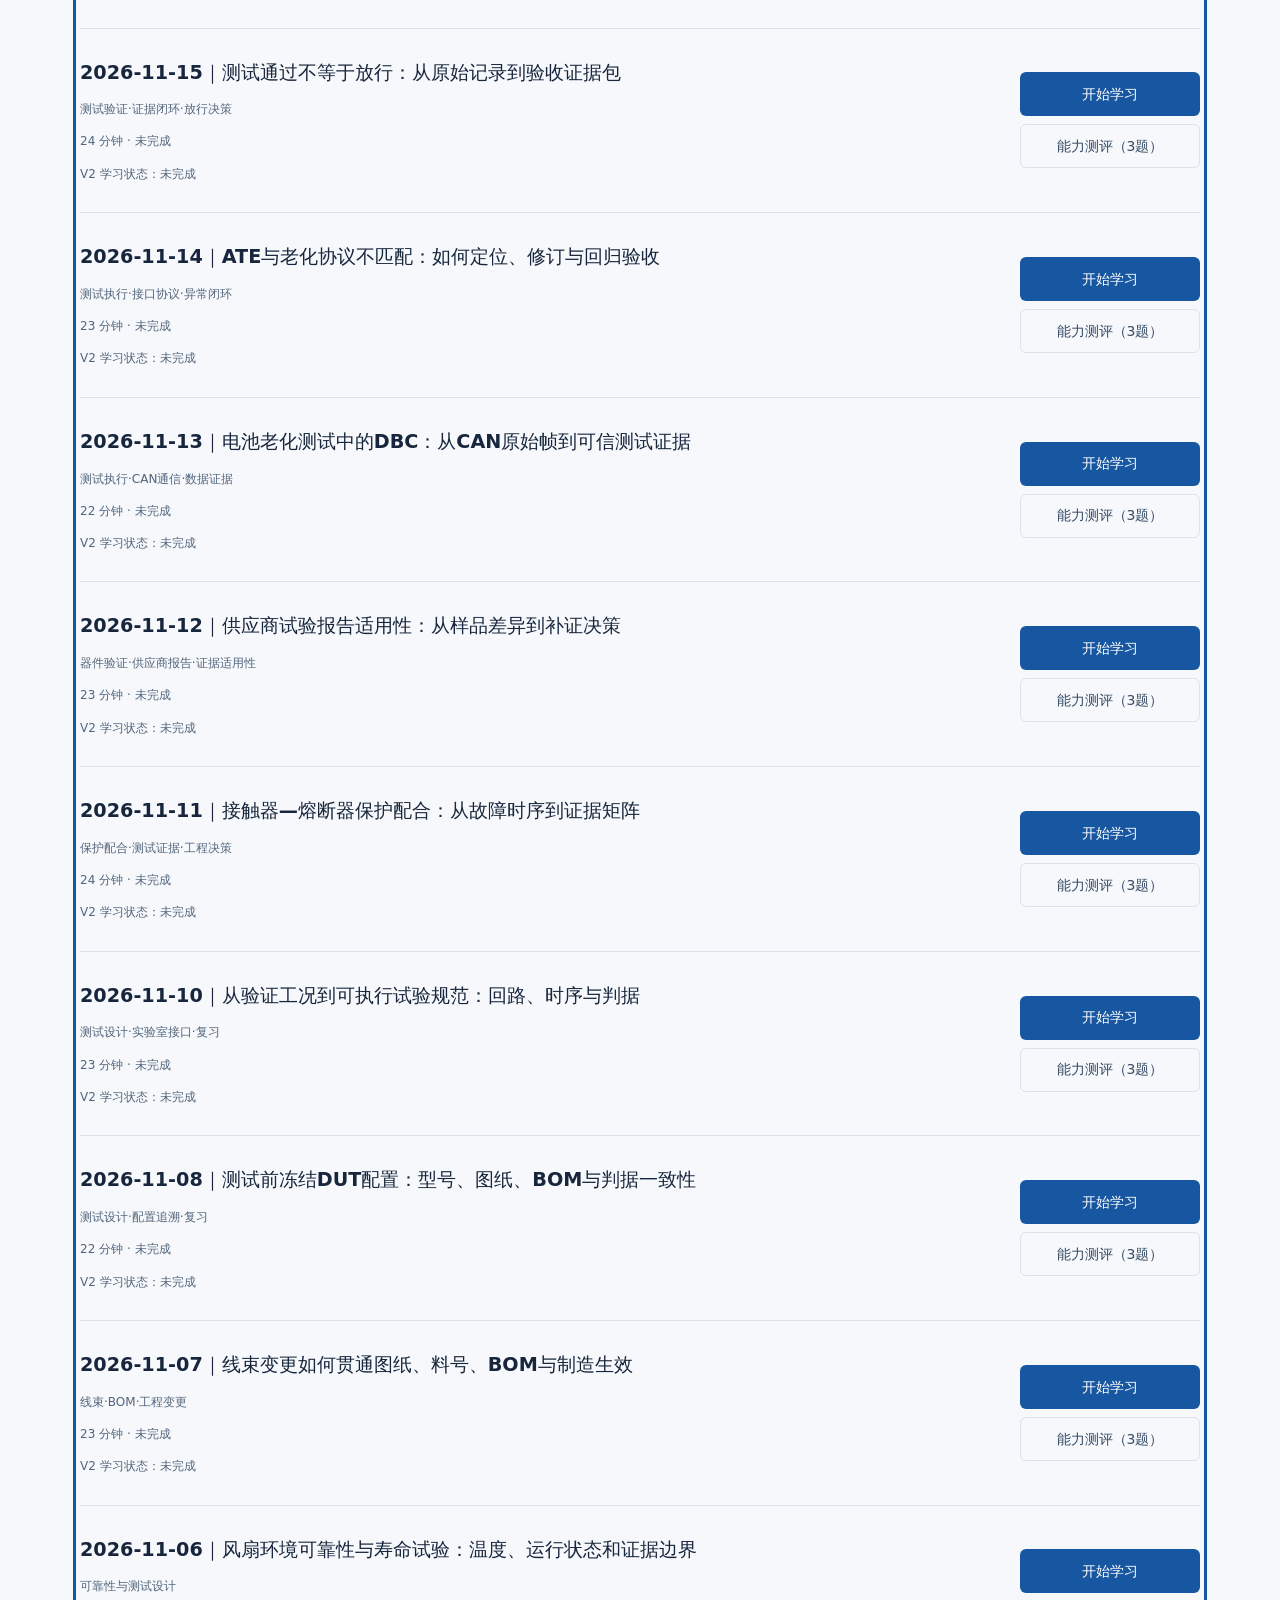
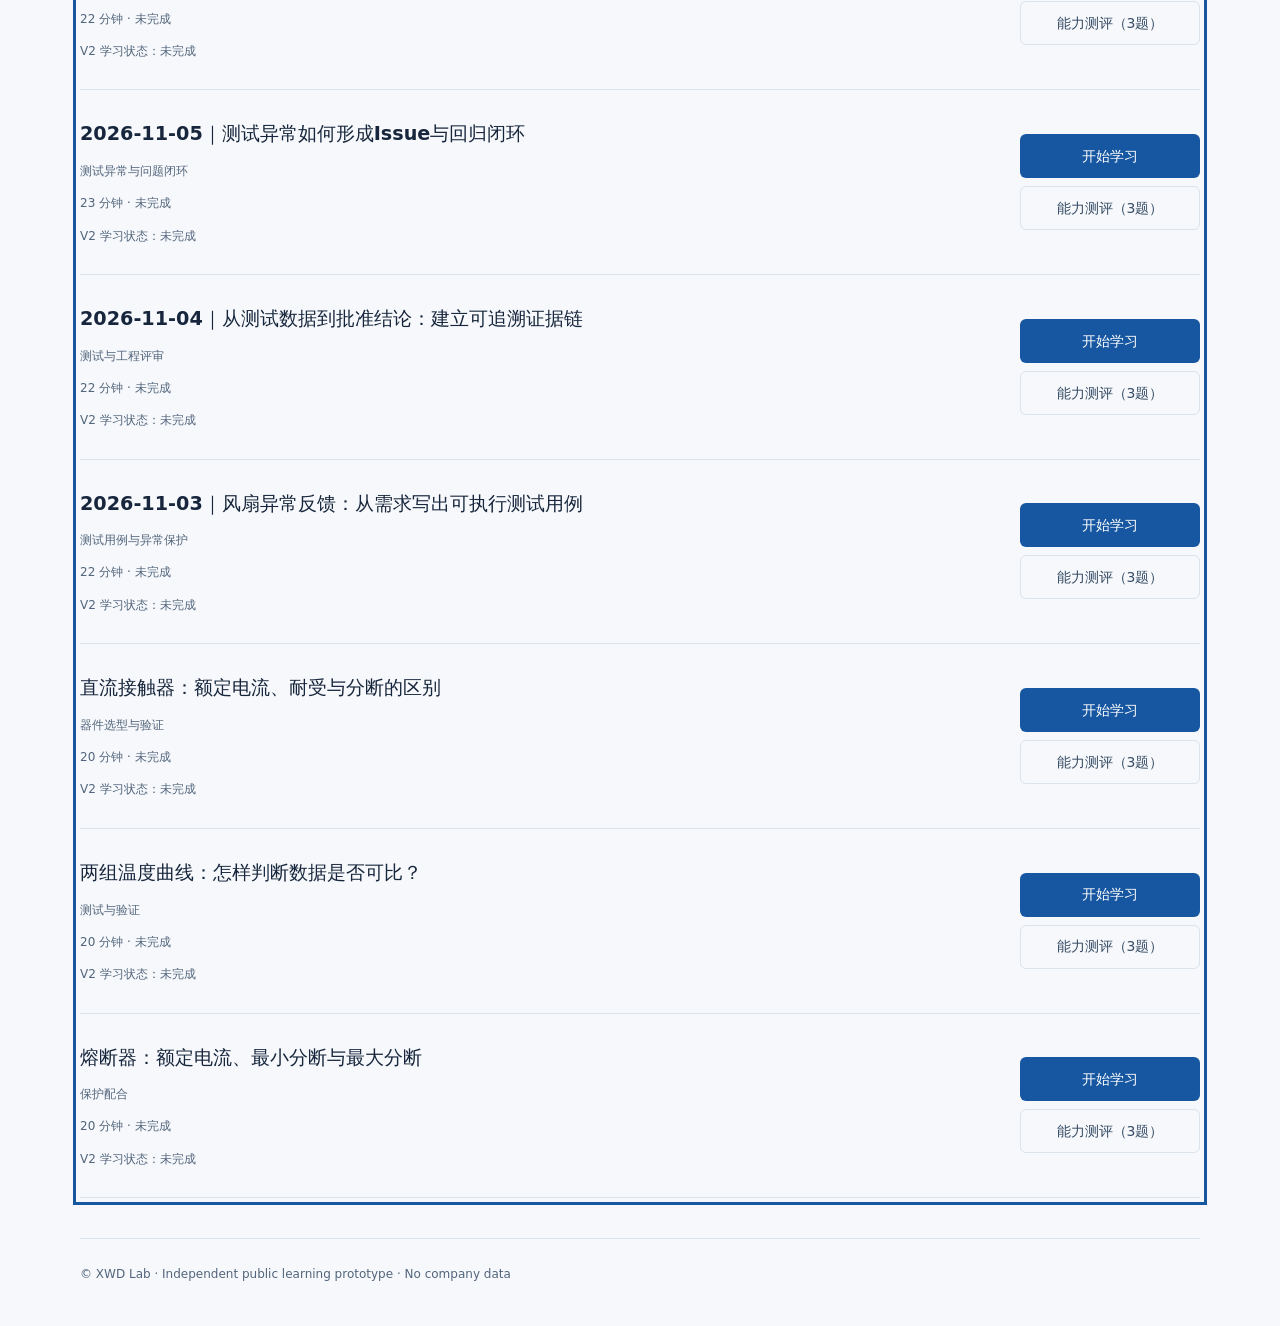
==== commit a2ca6fa4: "Register Nov 22 learning module on XWD Lab home" ====
--- a/index.html
+++ b/index.html
@@ -47,4 +47,4 @@
 function openLesson(id){let l=lessons.find(x=>x.id===id);if(!l)return;document.getElementById('view').innerHTML='<article><div class="row"><span class="pill">'+esc(l.category)+' · '+l.time+' 分钟</span><button class="secondary" onclick="tab(\'courses\')">返回课程库</button></div><h2>'+esc(l.title)+'</h2>'+l.sections.map((s,i)=>'<section><h3>'+(i+1)+'. '+esc(s[0])+'</h3><p>'+esc(s[1])+'</p></section>').join('')+'<section><h3>知识检查</h3><div class="question"><strong>'+esc(l.q)+'</strong>'+l.opts.map((o,i)=>'<label><input type="radio" name="ans" value="'+i+'">'+esc(o)+'</label>').join('')+'</div><button onclick="grade(\''+id+'\')">提交答案</button><p id="result" aria-live="polite"></p></section></article>'}
 function grade(id){let l=lessons.find(x=>x.id===id),s=document.querySelector('input[name="ans"]:checked'),el=document.getElementById('result');if(!s){el.textContent='请选择答案。';return}if(Number(s.value)!==l.answer){el.textContent='尚未通过：'+l.explain;return}let p=state[id]||{},was=p.completed;p.completed=true;p.lastReviewed=Date.now();p.reviewCount=was?Math.min((p.reviewCount||0)+1,3):0;state[id]=p;save();stats();el.textContent='回答正确！'+l.explain+' 已记录学习进度，下次复习日期：'+new Date(dueDate(p)).toLocaleDateString('zh-CN')}
 stats();tab('courses');
-</script><script src="v2.js"></script><script src="v3.js"></script><script src="interface.js"></script><script src="worklist.js"></script><script src="missions.js"></script><script src="cockpit.js"></script><script src="ability.js"></script><script src="circuit.js"></script><script src="backup-v4.js"></script><script src="daily-2026-11-03.js"></script><script src="daily-2026-11-04.js"></script><script src="daily-2026-11-05.js"></script><script src="daily-2026-11-06.js"></script><script src="daily-2026-11-07.js"></script><script src="daily-2026-11-08.js"></script><script src="daily-2026-11-10.js"></script><script src="daily-2026-11-11.js"></script><script src="daily-2026-11-12.js"></script><script src="daily-2026-11-13.js"></script><script src="daily-2026-11-14.js"></script><script src="daily-2026-11-15.js"></script><script src="daily-2026-11-16.js"></script><script src="daily-2026-11-17.js"></script><script src="daily-2026-11-19.js"></script><script src="daily-2026-11-20.js"></script><script src="daily-2026-11-21.js"></script></body></html>+</script><script src="v2.js"></script><script src="v3.js"></script><script src="interface.js"></script><script src="worklist.js"></script><script src="missions.js"></script><script src="cockpit.js"></script><script src="ability.js"></script><script src="circuit.js"></script><script src="backup-v4.js"></script><script src="daily-2026-11-03.js"></script><script src="daily-2026-11-04.js"></script><script src="daily-2026-11-05.js"></script><script src="daily-2026-11-06.js"></script><script src="daily-2026-11-07.js"></script><script src="daily-2026-11-08.js"></script><script src="daily-2026-11-10.js"></script><script src="daily-2026-11-11.js"></script><script src="daily-2026-11-12.js"></script><script src="daily-2026-11-13.js"></script><script src="daily-2026-11-14.js"></script><script src="daily-2026-11-15.js"></script><script src="daily-2026-11-16.js"></script><script src="daily-2026-11-17.js"></script><script src="daily-2026-11-19.js"></script><script src="daily-2026-11-20.js"></script><script src="daily-2026-11-21.js"></script><script src="daily-2026-11-22.js"></script></body></html>
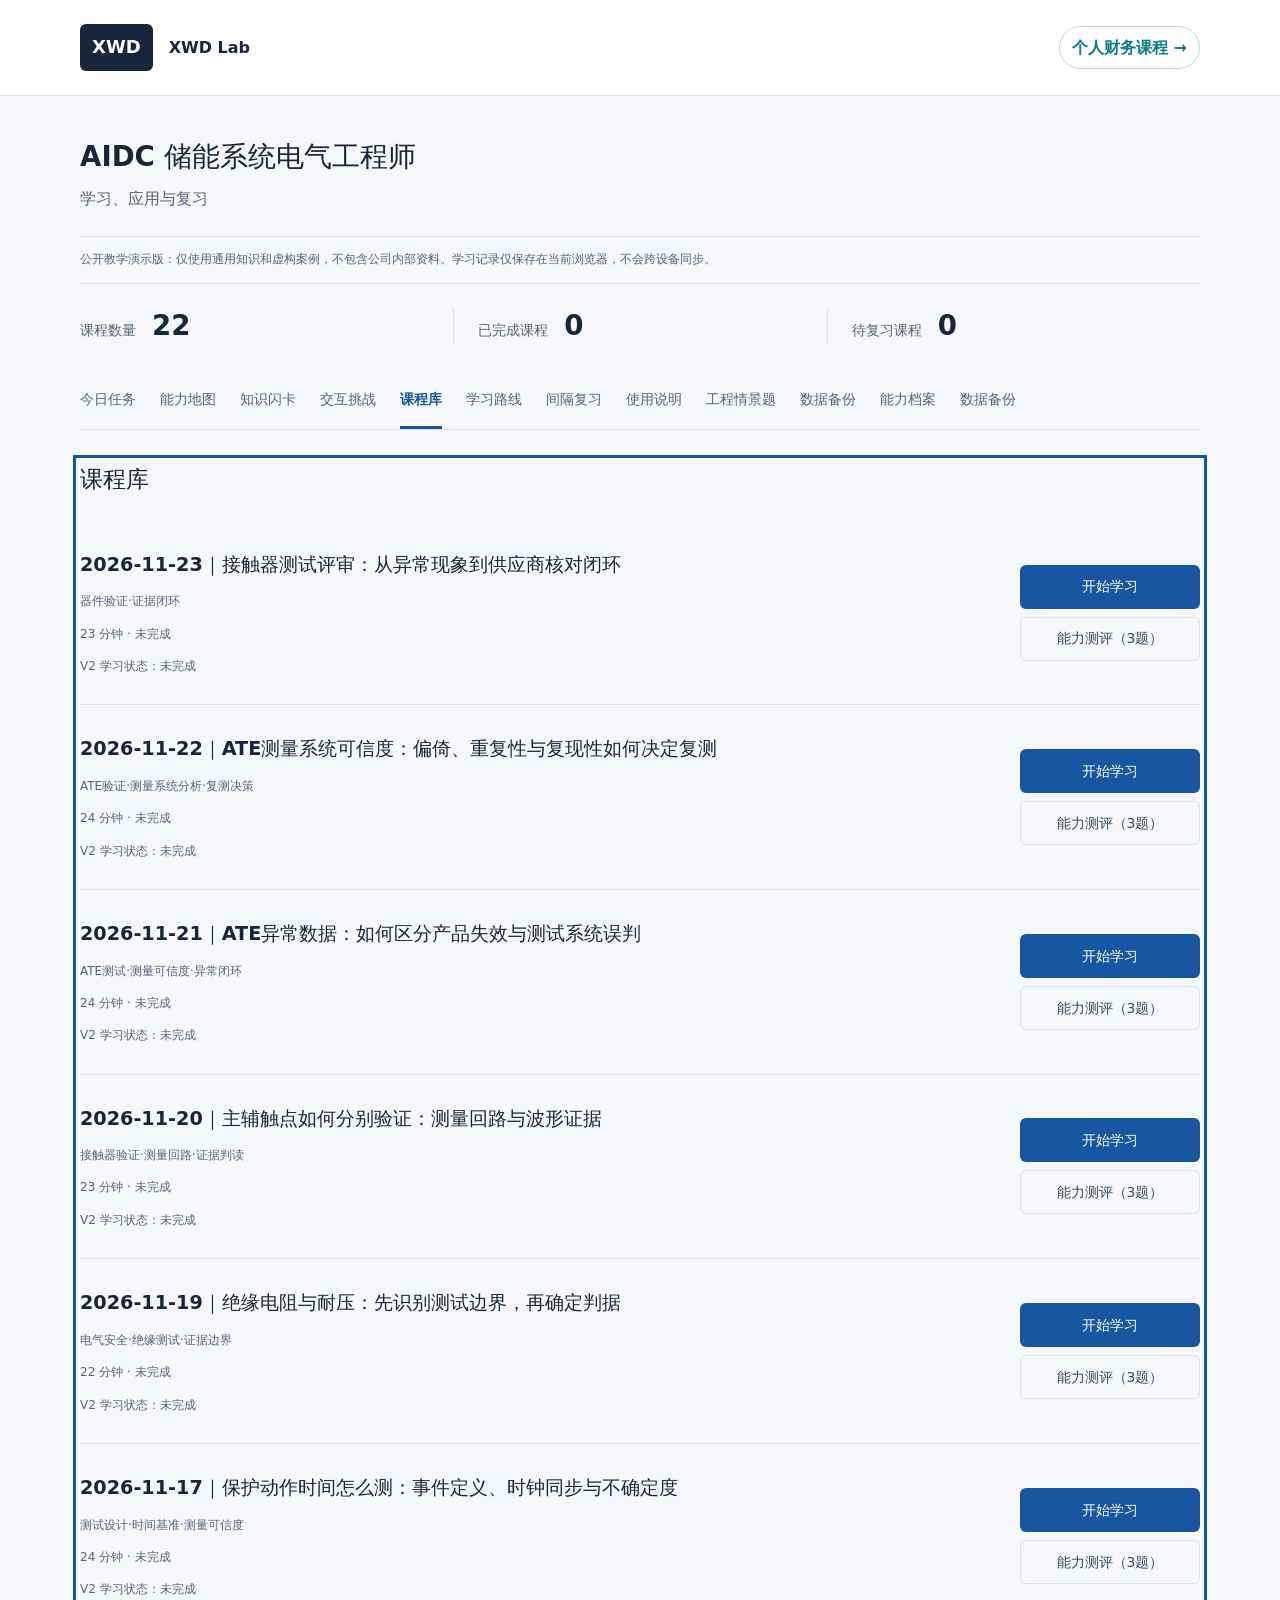
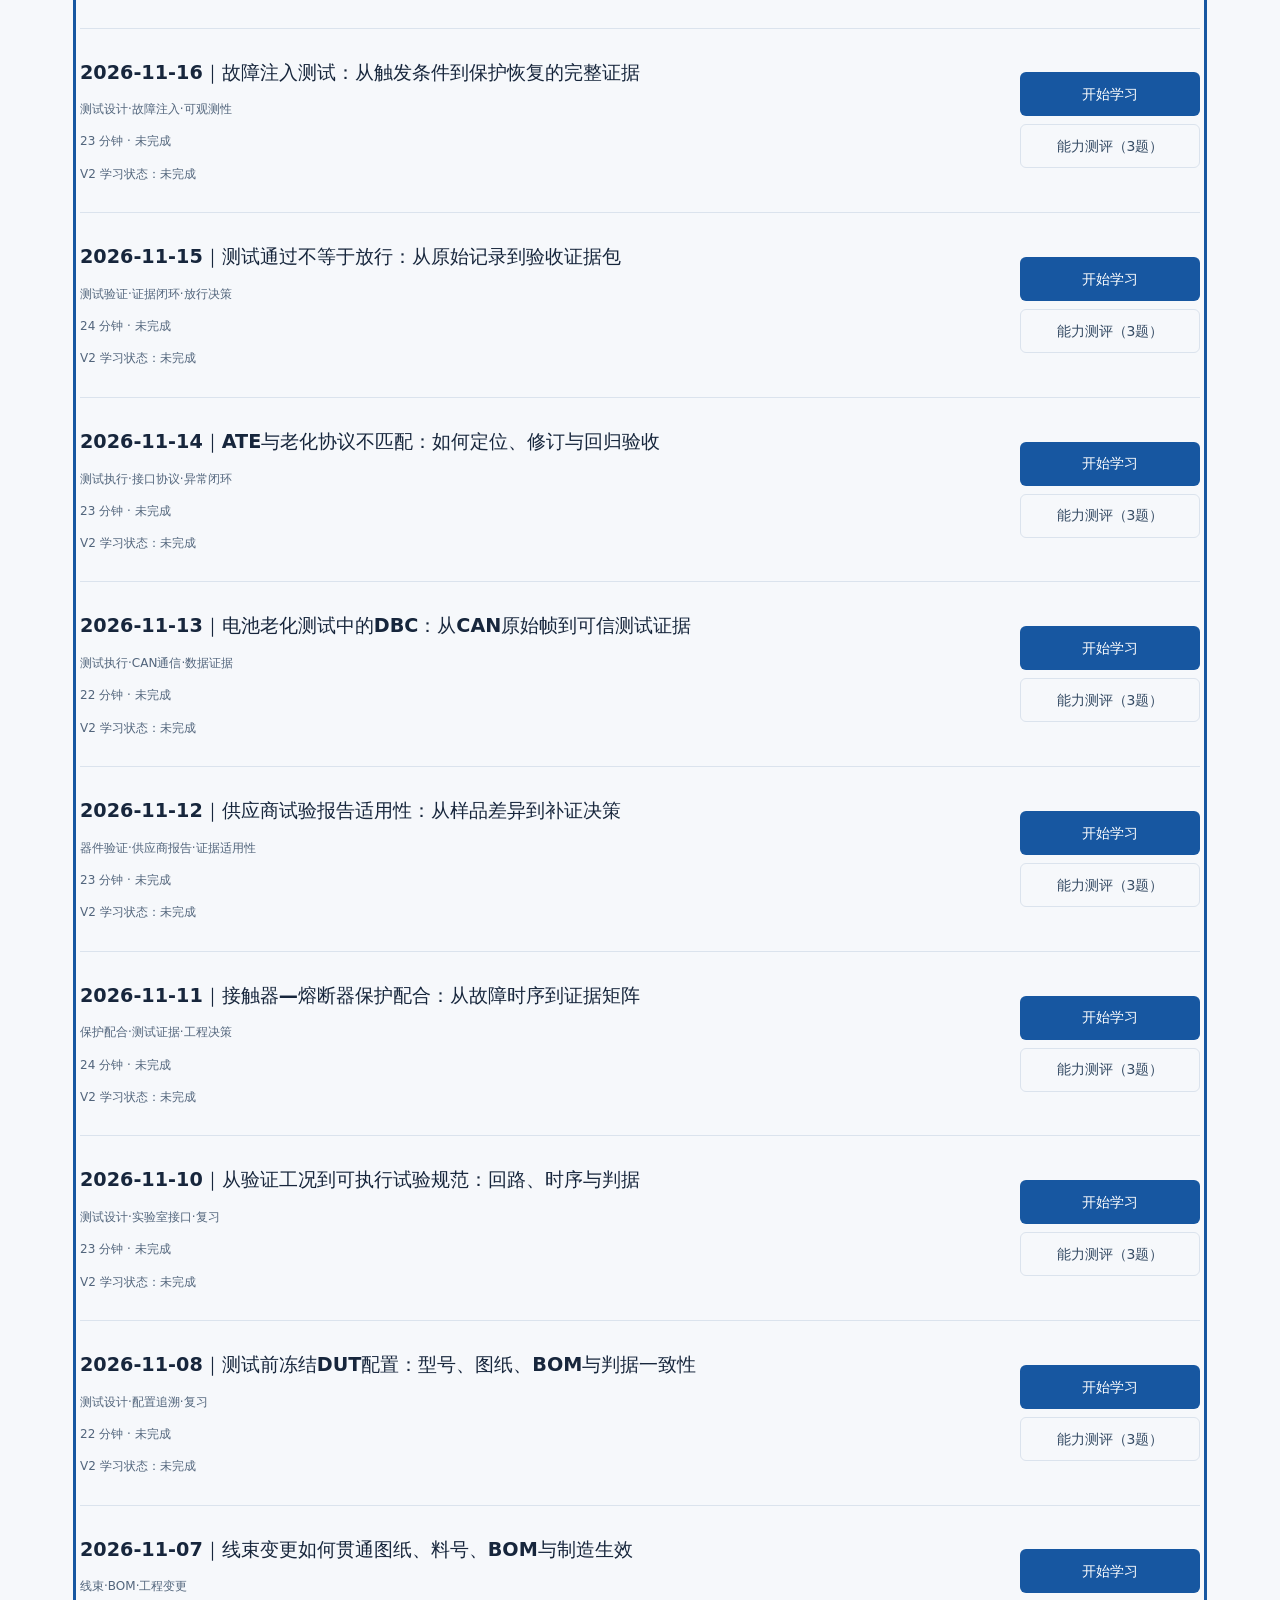
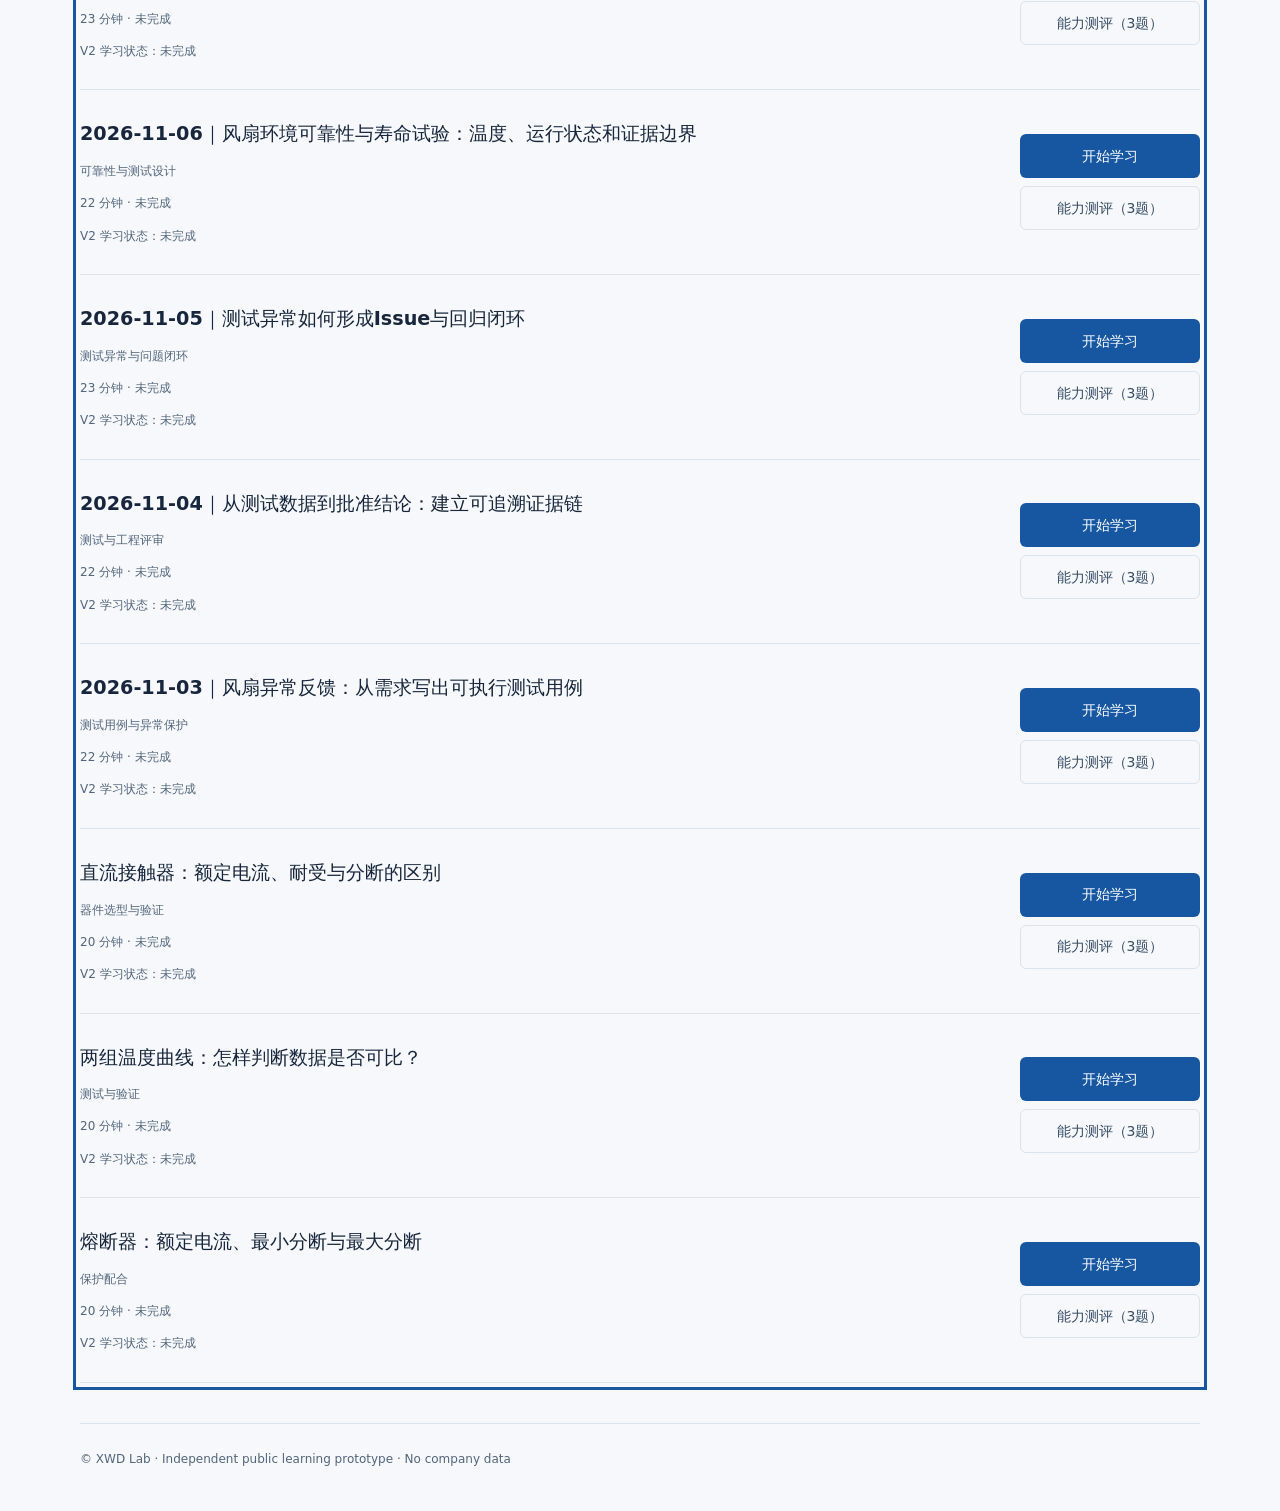
==== commit e3ecbf34: "Register November 23 lesson on academy homepage" ====
--- a/index.html
+++ b/index.html
@@ -47,4 +47,4 @@
 function openLesson(id){let l=lessons.find(x=>x.id===id);if(!l)return;document.getElementById('view').innerHTML='<article><div class="row"><span class="pill">'+esc(l.category)+' · '+l.time+' 分钟</span><button class="secondary" onclick="tab(\'courses\')">返回课程库</button></div><h2>'+esc(l.title)+'</h2>'+l.sections.map((s,i)=>'<section><h3>'+(i+1)+'. '+esc(s[0])+'</h3><p>'+esc(s[1])+'</p></section>').join('')+'<section><h3>知识检查</h3><div class="question"><strong>'+esc(l.q)+'</strong>'+l.opts.map((o,i)=>'<label><input type="radio" name="ans" value="'+i+'">'+esc(o)+'</label>').join('')+'</div><button onclick="grade(\''+id+'\')">提交答案</button><p id="result" aria-live="polite"></p></section></article>'}
 function grade(id){let l=lessons.find(x=>x.id===id),s=document.querySelector('input[name="ans"]:checked'),el=document.getElementById('result');if(!s){el.textContent='请选择答案。';return}if(Number(s.value)!==l.answer){el.textContent='尚未通过：'+l.explain;return}let p=state[id]||{},was=p.completed;p.completed=true;p.lastReviewed=Date.now();p.reviewCount=was?Math.min((p.reviewCount||0)+1,3):0;state[id]=p;save();stats();el.textContent='回答正确！'+l.explain+' 已记录学习进度，下次复习日期：'+new Date(dueDate(p)).toLocaleDateString('zh-CN')}
 stats();tab('courses');
-</script><script src="v2.js"></script><script src="v3.js"></script><script src="interface.js"></script><script src="worklist.js"></script><script src="missions.js"></script><script src="cockpit.js"></script><script src="ability.js"></script><script src="circuit.js"></script><script src="backup-v4.js"></script><script src="daily-2026-11-03.js"></script><script src="daily-2026-11-04.js"></script><script src="daily-2026-11-05.js"></script><script src="daily-2026-11-06.js"></script><script src="daily-2026-11-07.js"></script><script src="daily-2026-11-08.js"></script><script src="daily-2026-11-10.js"></script><script src="daily-2026-11-11.js"></script><script src="daily-2026-11-12.js"></script><script src="daily-2026-11-13.js"></script><script src="daily-2026-11-14.js"></script><script src="daily-2026-11-15.js"></script><script src="daily-2026-11-16.js"></script><script src="daily-2026-11-17.js"></script><script src="daily-2026-11-19.js"></script><script src="daily-2026-11-20.js"></script><script src="daily-2026-11-21.js"></script><script src="daily-2026-11-22.js"></script></body></html>+</script><script src="v2.js"></script><script src="v3.js"></script><script src="interface.js"></script><script src="worklist.js"></script><script src="missions.js"></script><script src="cockpit.js"></script><script src="ability.js"></script><script src="circuit.js"></script><script src="backup-v4.js"></script><script src="daily-2026-11-03.js"></script><script src="daily-2026-11-04.js"></script><script src="daily-2026-11-05.js"></script><script src="daily-2026-11-06.js"></script><script src="daily-2026-11-07.js"></script><script src="daily-2026-11-08.js"></script><script src="daily-2026-11-10.js"></script><script src="daily-2026-11-11.js"></script><script src="daily-2026-11-12.js"></script><script src="daily-2026-11-13.js"></script><script src="daily-2026-11-14.js"></script><script src="daily-2026-11-15.js"></script><script src="daily-2026-11-16.js"></script><script src="daily-2026-11-17.js"></script><script src="daily-2026-11-19.js"></script><script src="daily-2026-11-20.js"></script><script src="daily-2026-11-21.js"></script><script src="daily-2026-11-22.js"></script><script src="daily-2026-11-23.js"></script></body></html>
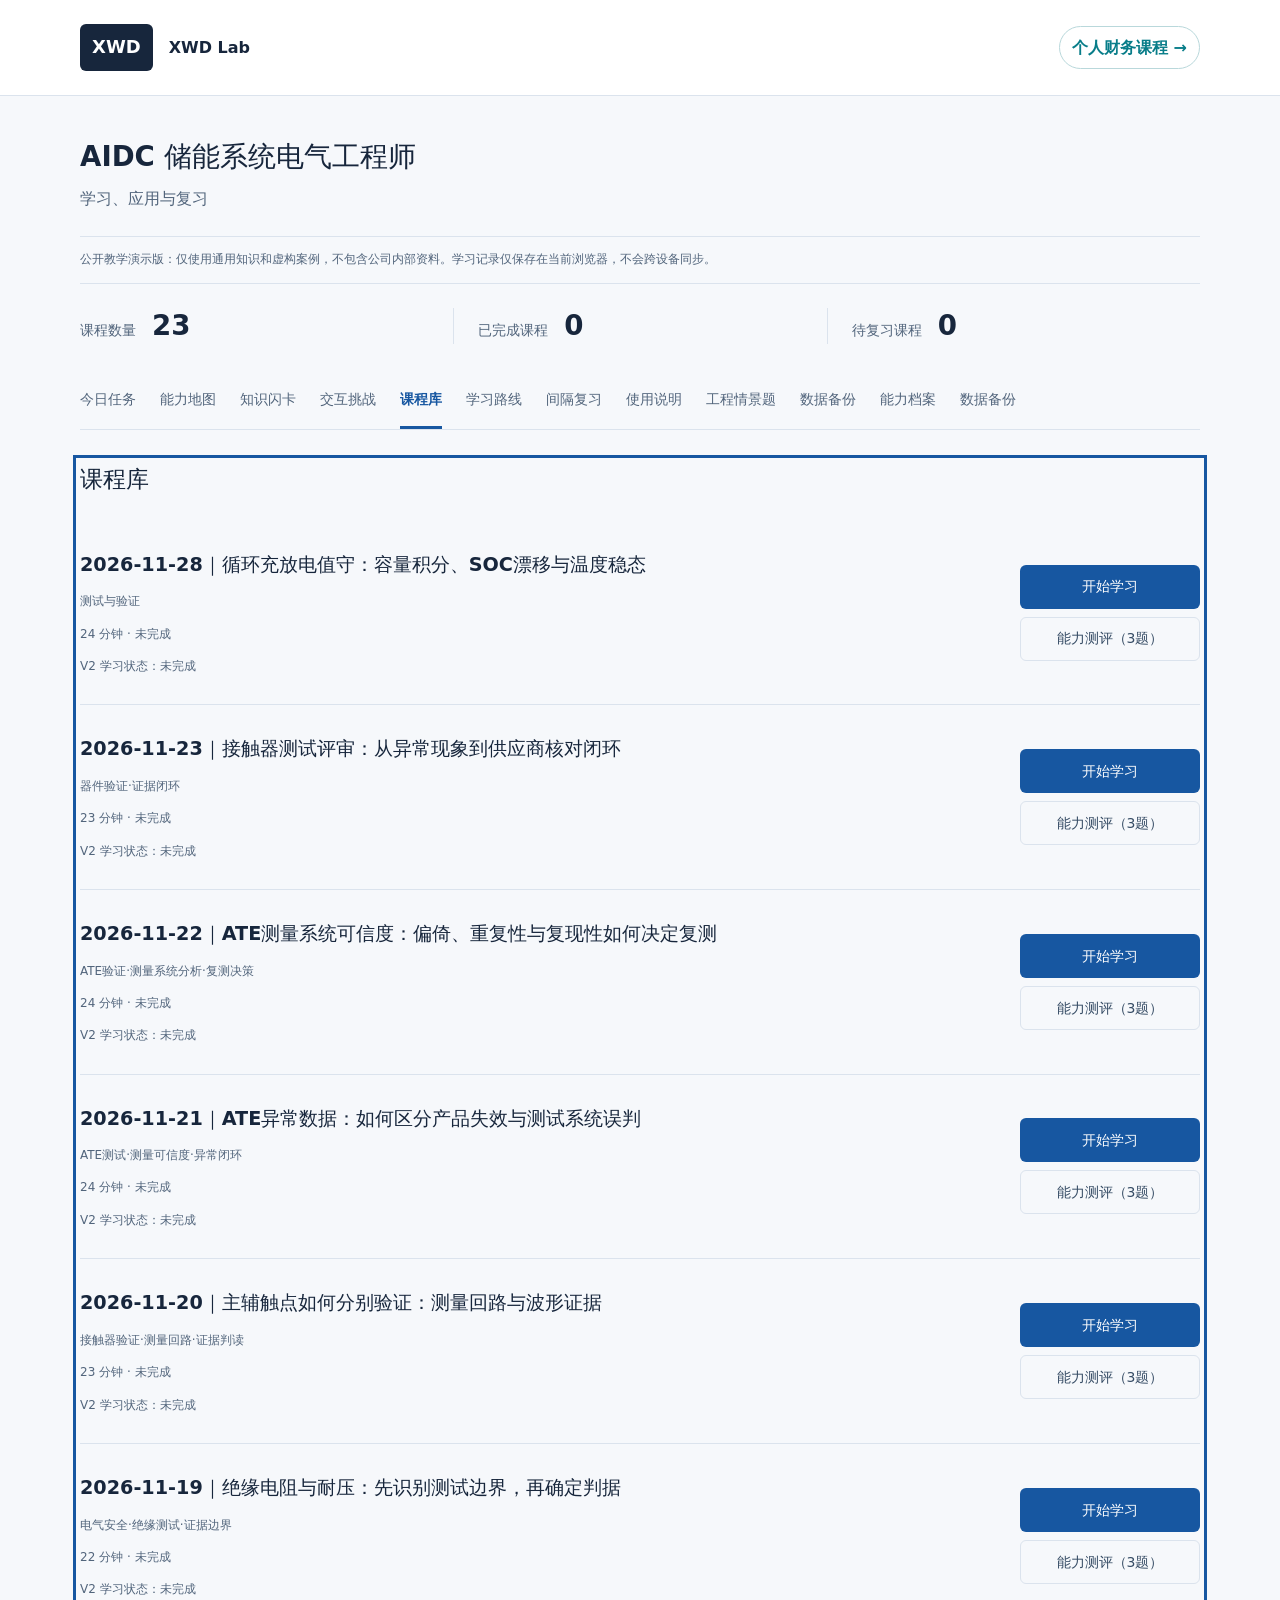
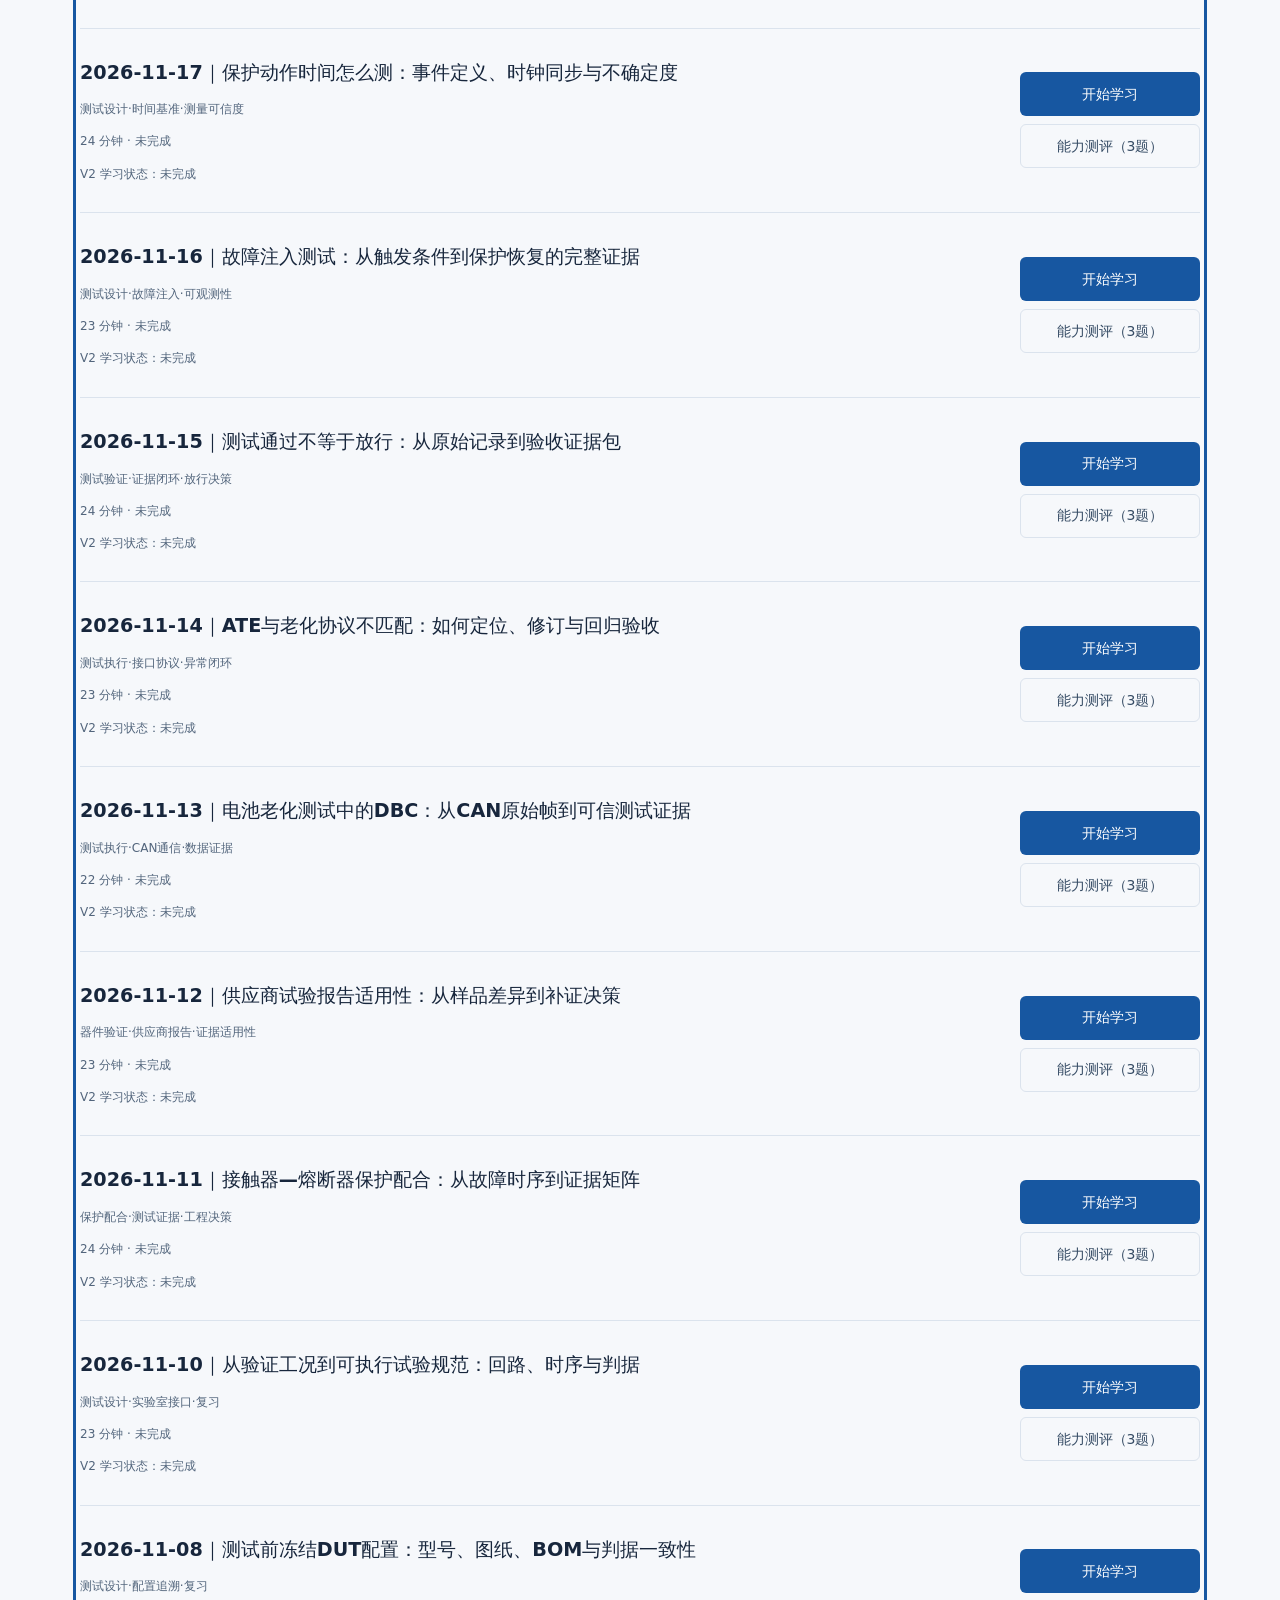
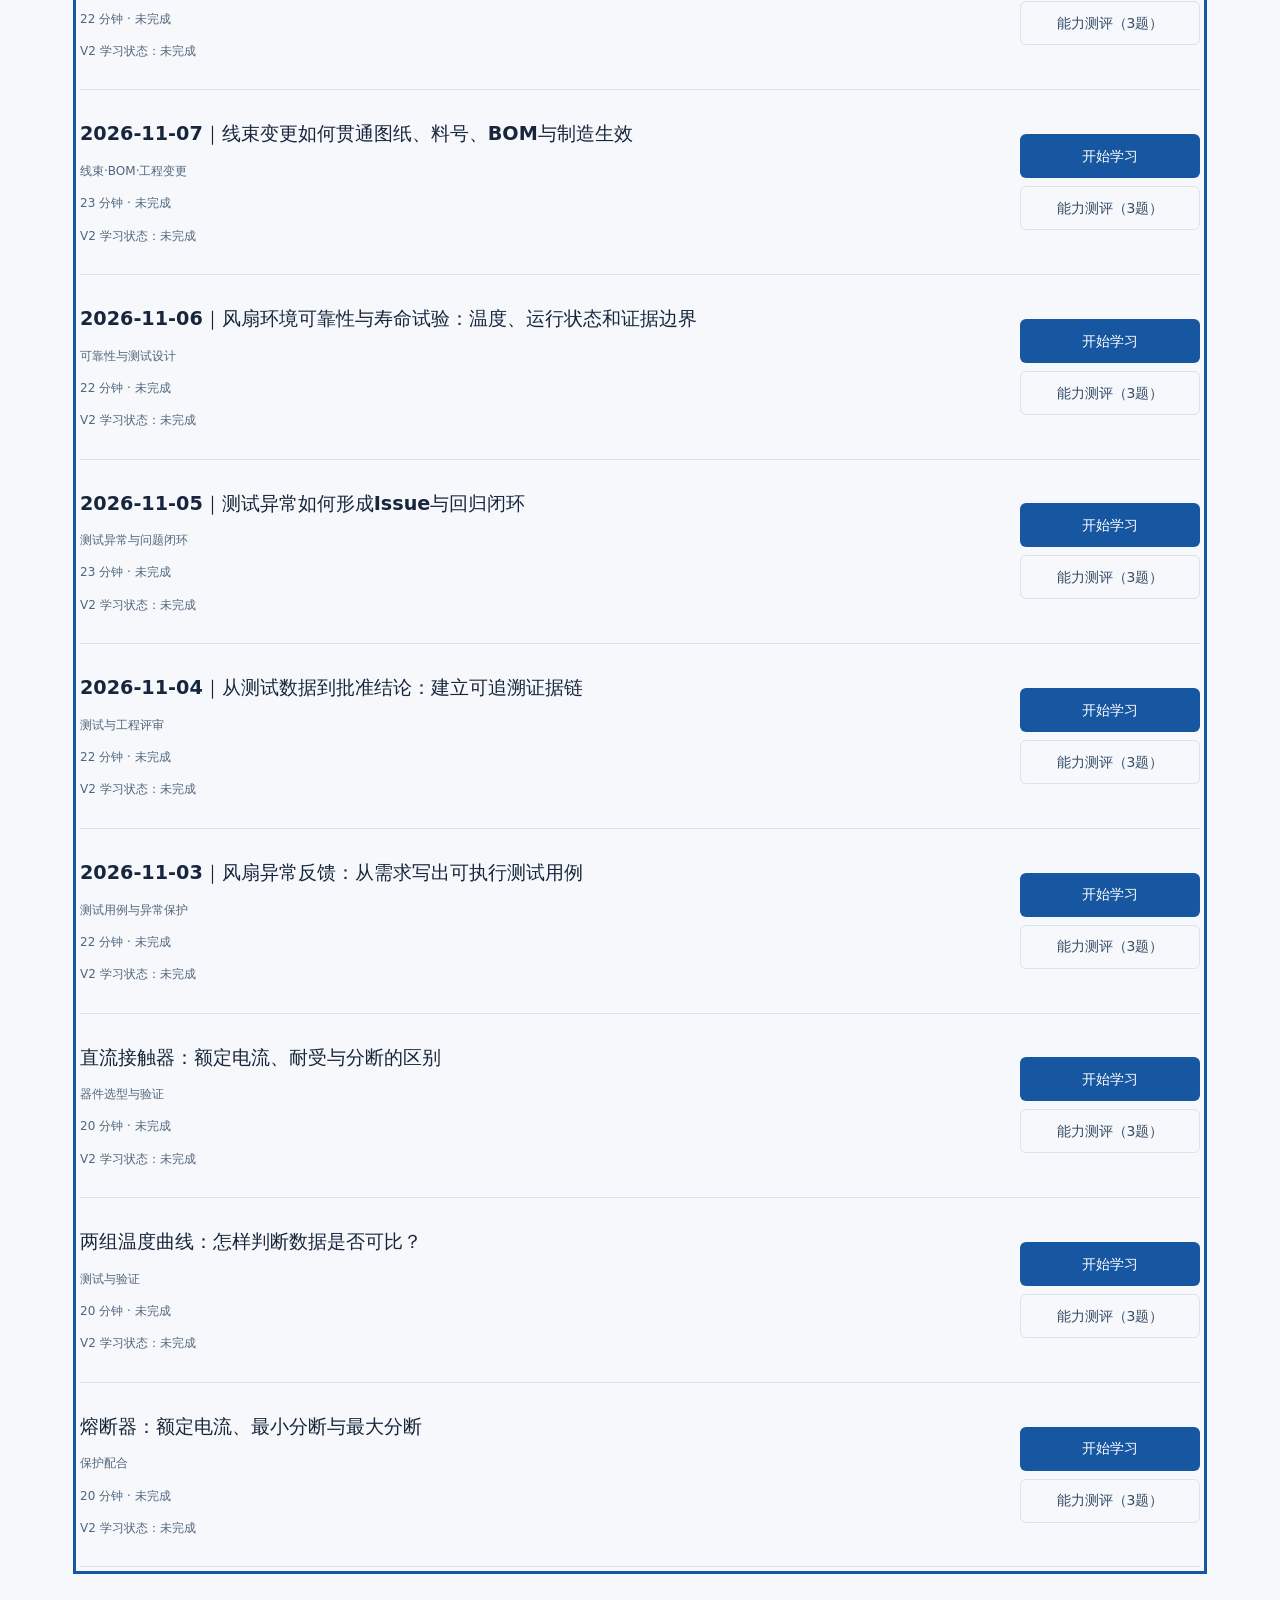
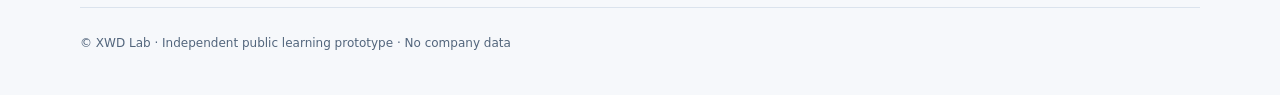
==== commit aeb1aacd: "Register November 28 engineering lesson" ====
--- a/index.html
+++ b/index.html
@@ -47,4 +47,4 @@
 function openLesson(id){let l=lessons.find(x=>x.id===id);if(!l)return;document.getElementById('view').innerHTML='<article><div class="row"><span class="pill">'+esc(l.category)+' · '+l.time+' 分钟</span><button class="secondary" onclick="tab(\'courses\')">返回课程库</button></div><h2>'+esc(l.title)+'</h2>'+l.sections.map((s,i)=>'<section><h3>'+(i+1)+'. '+esc(s[0])+'</h3><p>'+esc(s[1])+'</p></section>').join('')+'<section><h3>知识检查</h3><div class="question"><strong>'+esc(l.q)+'</strong>'+l.opts.map((o,i)=>'<label><input type="radio" name="ans" value="'+i+'">'+esc(o)+'</label>').join('')+'</div><button onclick="grade(\''+id+'\')">提交答案</button><p id="result" aria-live="polite"></p></section></article>'}
 function grade(id){let l=lessons.find(x=>x.id===id),s=document.querySelector('input[name="ans"]:checked'),el=document.getElementById('result');if(!s){el.textContent='请选择答案。';return}if(Number(s.value)!==l.answer){el.textContent='尚未通过：'+l.explain;return}let p=state[id]||{},was=p.completed;p.completed=true;p.lastReviewed=Date.now();p.reviewCount=was?Math.min((p.reviewCount||0)+1,3):0;state[id]=p;save();stats();el.textContent='回答正确！'+l.explain+' 已记录学习进度，下次复习日期：'+new Date(dueDate(p)).toLocaleDateString('zh-CN')}
 stats();tab('courses');
-</script><script src="v2.js"></script><script src="v3.js"></script><script src="interface.js"></script><script src="worklist.js"></script><script src="missions.js"></script><script src="cockpit.js"></script><script src="ability.js"></script><script src="circuit.js"></script><script src="backup-v4.js"></script><script src="daily-2026-11-03.js"></script><script src="daily-2026-11-04.js"></script><script src="daily-2026-11-05.js"></script><script src="daily-2026-11-06.js"></script><script src="daily-2026-11-07.js"></script><script src="daily-2026-11-08.js"></script><script src="daily-2026-11-10.js"></script><script src="daily-2026-11-11.js"></script><script src="daily-2026-11-12.js"></script><script src="daily-2026-11-13.js"></script><script src="daily-2026-11-14.js"></script><script src="daily-2026-11-15.js"></script><script src="daily-2026-11-16.js"></script><script src="daily-2026-11-17.js"></script><script src="daily-2026-11-19.js"></script><script src="daily-2026-11-20.js"></script><script src="daily-2026-11-21.js"></script><script src="daily-2026-11-22.js"></script><script src="daily-2026-11-23.js"></script></body></html>+</script><script src="v2.js"></script><script src="v3.js"></script><script src="interface.js"></script><script src="worklist.js"></script><script src="missions.js"></script><script src="cockpit.js"></script><script src="ability.js"></script><script src="circuit.js"></script><script src="backup-v4.js"></script><script src="daily-2026-11-03.js"></script><script src="daily-2026-11-04.js"></script><script src="daily-2026-11-05.js"></script><script src="daily-2026-11-06.js"></script><script src="daily-2026-11-07.js"></script><script src="daily-2026-11-08.js"></script><script src="daily-2026-11-10.js"></script><script src="daily-2026-11-11.js"></script><script src="daily-2026-11-12.js"></script><script src="daily-2026-11-13.js"></script><script src="daily-2026-11-14.js"></script><script src="daily-2026-11-15.js"></script><script src="daily-2026-11-16.js"></script><script src="daily-2026-11-17.js"></script><script src="daily-2026-11-19.js"></script><script src="daily-2026-11-20.js"></script><script src="daily-2026-11-21.js"></script><script src="daily-2026-11-22.js"></script><script src="daily-2026-11-23.js"></script><script src="daily-2026-11-28.js"></script></body></html>
